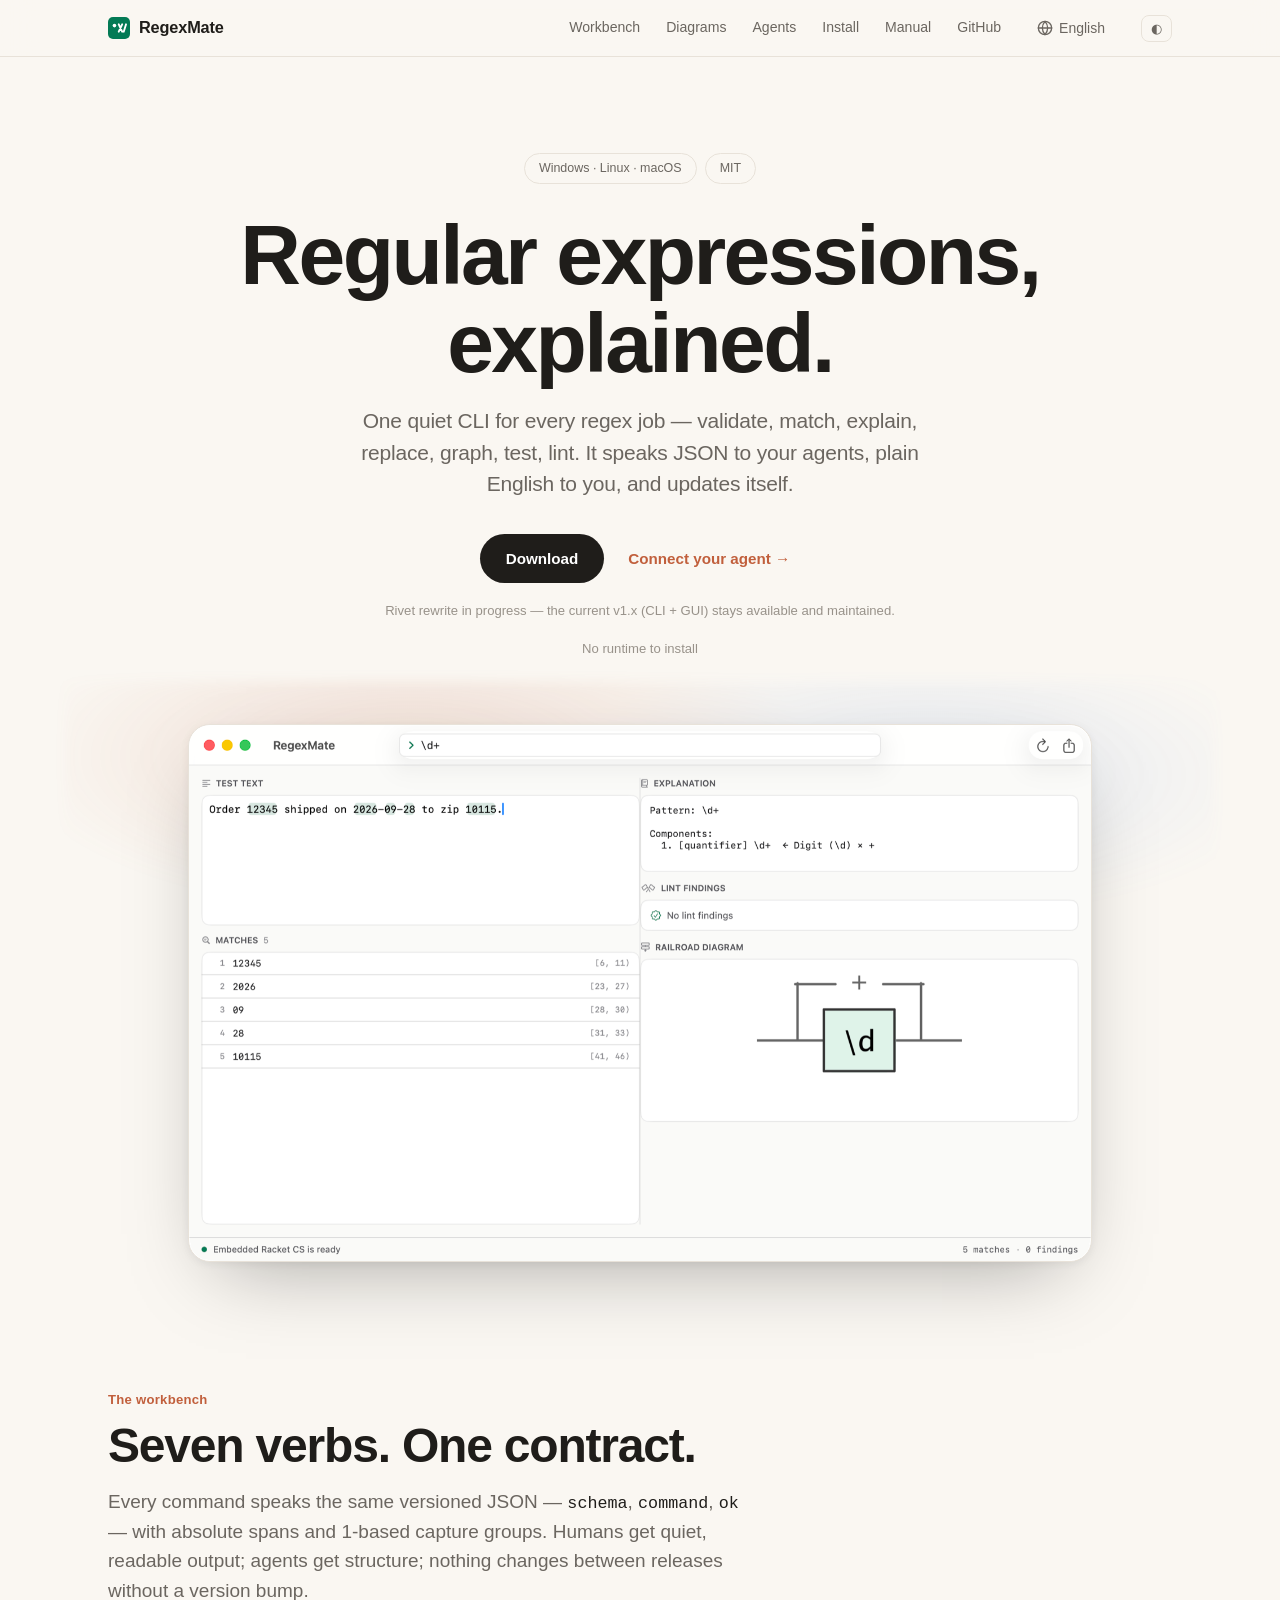
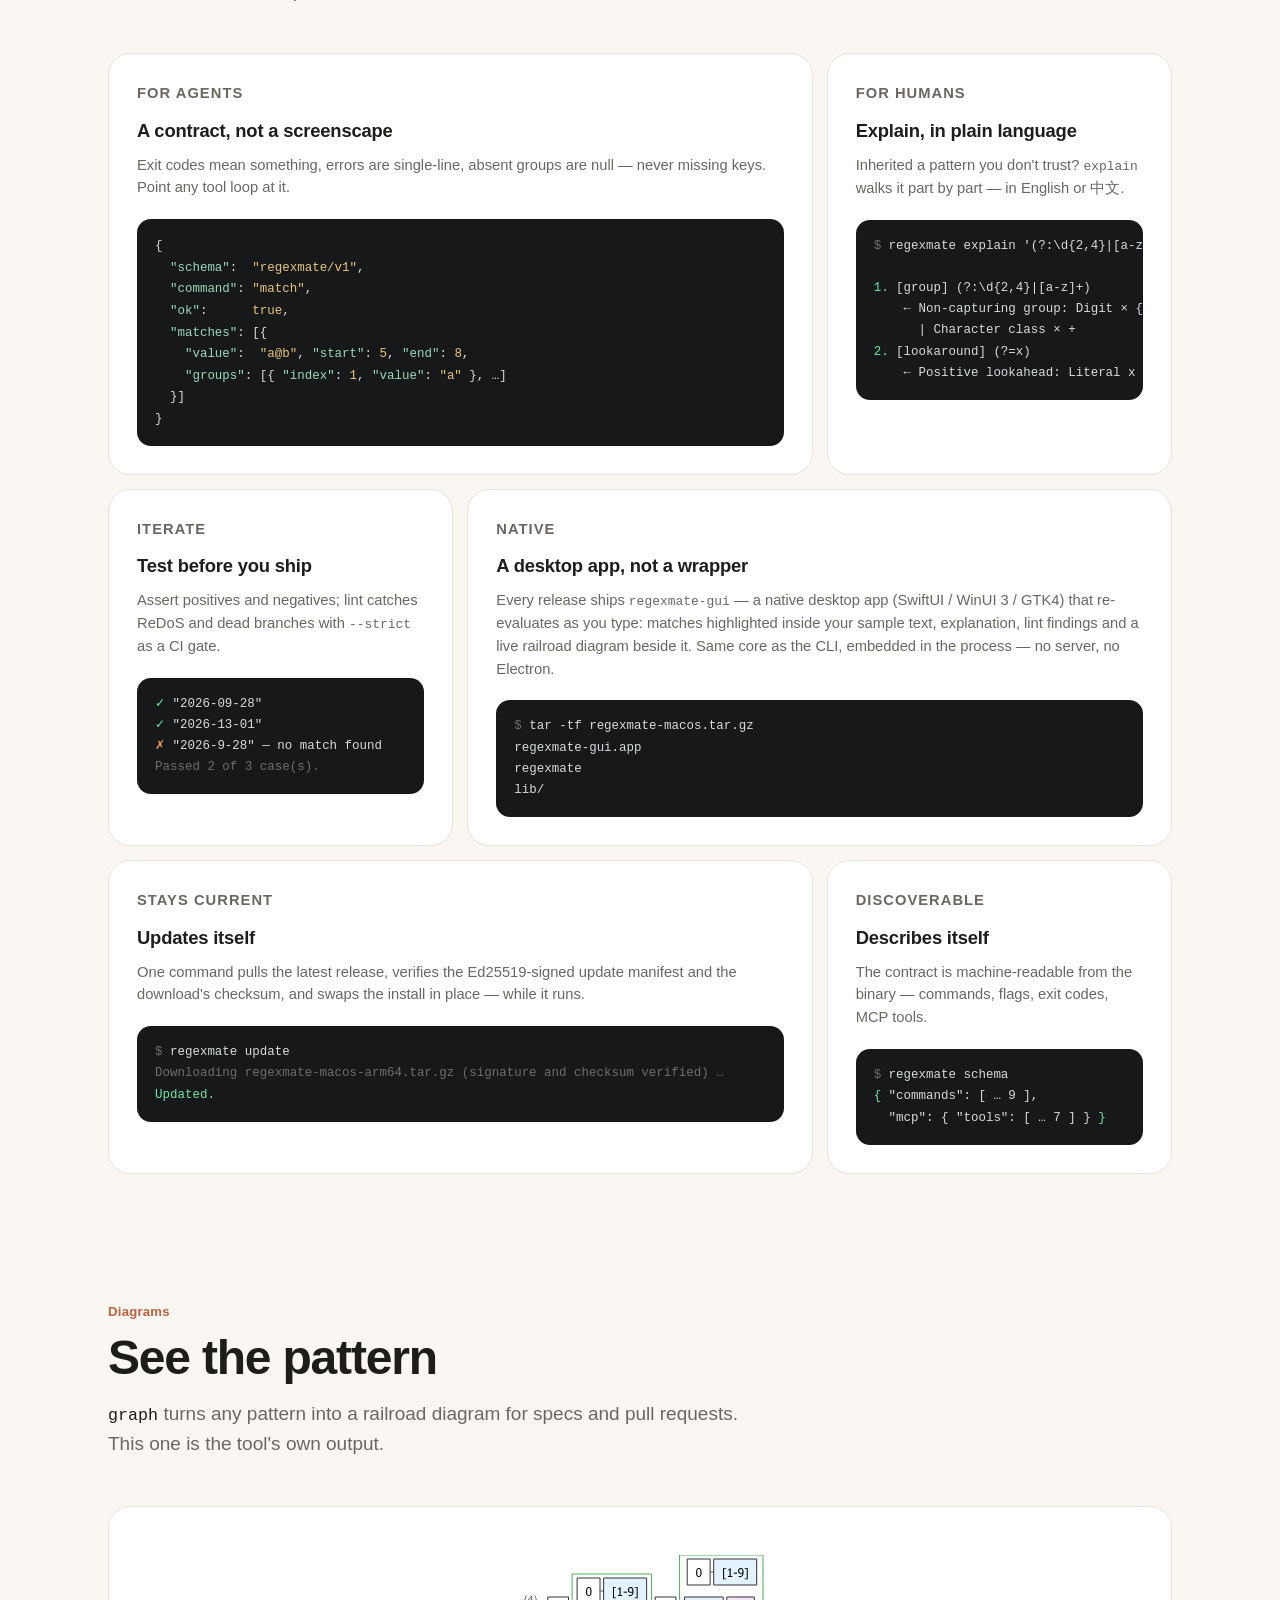
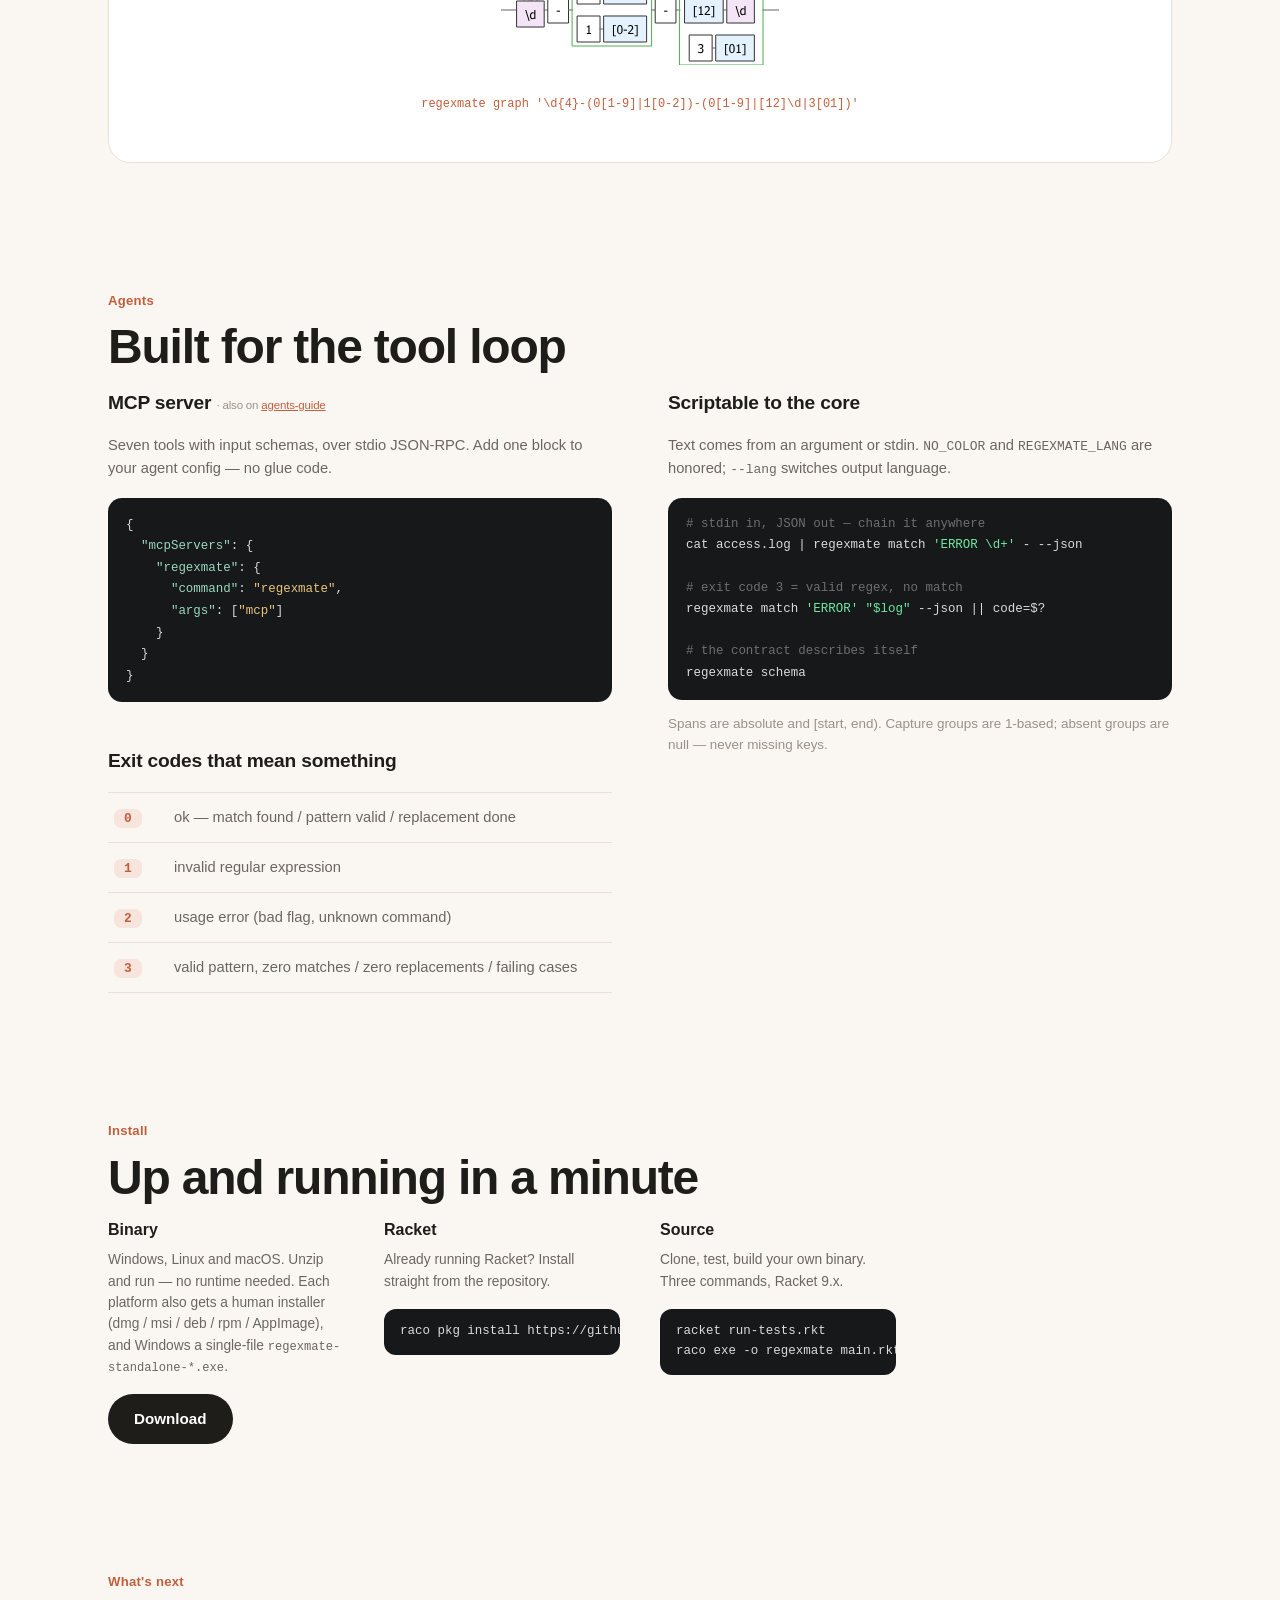
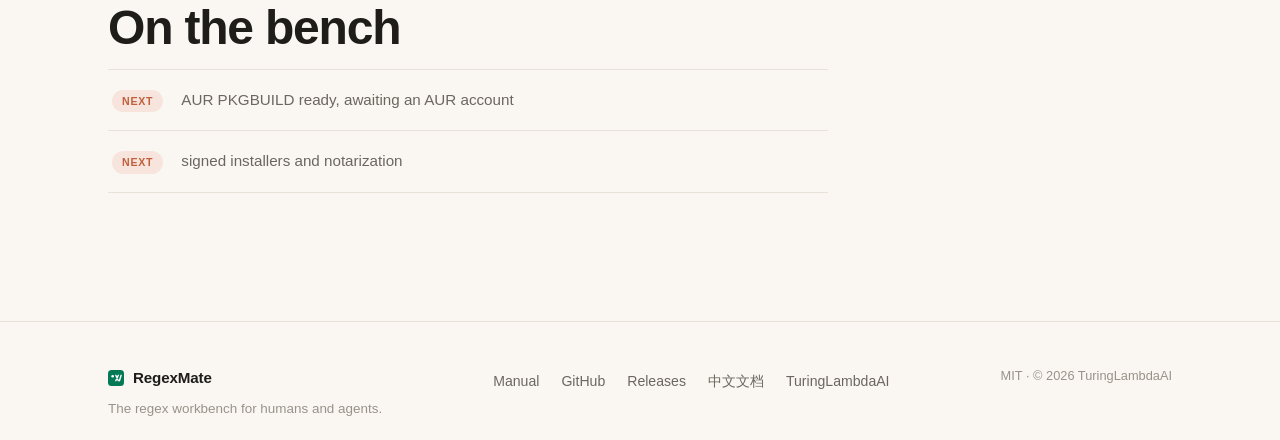
==== docs/index.html @ d25c3316 "release: family-parity installers from 'raco rivet release' on five legs The release now builds what" ====
<!DOCTYPE html>
<html lang="zh-CN">
<head>
    <meta charset="UTF-8">
    <meta name="viewport" content="width=device-width, initial-scale=1.0">
    <title>RegexMate — 给人和智能体的正则工作台</title>
    <meta name="description" content="一条 CLI 包办所有正则工作——校验、匹配、解释、替换、绘图、批量测试、风险分析。版本化 JSON 契约、MCP server、在线自更新。Windows / Linux / macOS 免安装二进制。">
    <meta property="og:title" content="RegexMate — 给人和智能体的正则工作台">
    <meta property="og:description" content="一条 CLI 包办所有正则工作：校验、匹配、解释、替换、绘图、测试、风险分析。版本化 JSON 契约、原生 MCP server、自更新。">
    <meta property="og:type" content="website">
    <meta name="theme-color" media="(prefers-color-scheme: light)" content="#faf7f2">
    <meta name="theme-color" media="(prefers-color-scheme: dark)" content="#0A0A0B">
    <script>
      // anti-flash: resolve the theme before the stylesheet applies —
      // localStorage wins when the user picked manually, else the OS setting
      (function () {
        var t = localStorage.getItem('regexmate-theme');
        if (!t) t = matchMedia('(prefers-color-scheme: dark)').matches ? 'dark' : 'light';
        document.documentElement.dataset.theme = t;
      })();
    </script>
    <link rel="icon" type="image/svg+xml" href="assets/favicon.svg">
    <link rel="stylesheet" href="styles.css?v=4">
</head>
<body>

    <!-- Nav -->
    <nav class="nav">
        <div class="nav-inner">
            <a class="brand" href="#">
                <svg width="22" height="22" viewBox="0 0 512 512" fill="none" aria-hidden="true">
                    <rect width="512" height="512" rx="115" fill="#037A55"/>
                    <circle cx="150" cy="200" r="42" fill="#FFFFFF"/>
                    <path d="M 250 170 L 330 342 M 330 170 L 250 342" stroke="#FFFFFF" stroke-width="44" stroke-linecap="round"/>
                    <path d="M 366 342 L 420 170" stroke="#FFFFFF" stroke-width="44" stroke-linecap="round"/>
                </svg>
                RegexMate
            </a>
            <div class="nav-links">
                <a href="#workbench" data-i18n="nav.workbench">工作台</a>
                <a href="#diagrams" data-i18n="nav.diagrams">图解</a>
                <a href="#agents" data-i18n="nav.agents">智能体</a>
                <a href="#install" data-i18n="nav.install">安装</a>
                <a href="guide.html" data-i18n="nav.manual">手册</a>
                <a href="https://github.com/turinglambdaai/regexmate" class="nav-github">GitHub</a>
                <div class="lang-dropdown-wrapper">
                    <button class="lang-btn" type="button" onclick="void 0" aria-label="Switch language">
                        <svg width="16" height="16" viewBox="0 0 24 24" fill="none" stroke="currentColor" stroke-width="2" stroke-linecap="round" stroke-linejoin="round"><circle cx="12" cy="12" r="10"></circle><line x1="2" y1="12" x2="22" y2="12"></line><path d="M12 2a15.3 15.3 0 0 1 4 10 15.3 15.3 0 0 1-4 10 15.3 15.3 0 0 1-4-10 15.3 15.3 0 0 1 4-10z"></path></svg>
                        <span id="current-lang-label">English</span>
                    </button>
                    <ul class="lang-menu">
                        <li onclick="setLanguage('en')">English</li>
                        <li onclick="setLanguage('zh')">简体中文</li>
                    </ul>
                </div>
                <button class="theme-btn" id="theme-btn" type="button" aria-label="Toggle theme">◐</button>
            </div>
        </div>
    </nav>

    <!-- Hero -->
    <header class="hero">
        <div class="container">
            <div class="hero-eyebrow reveal">
                <span class="pill">Windows · Linux · macOS</span>
                <span class="pill">MIT</span>
            </div>
            <h1 class="hero-title reveal" data-i18n="hero.title">正则表达式，一眼看懂。</h1>
            <p class="hero-sub reveal" data-i18n="hero.sub">
                一条安静的 CLI 包办所有正则工作——校验、匹配、解释、替换、绘图、测试、风险分析。对 agent 说 JSON，对你说人话，还会自己更新。
            </p>
            <div class="hero-cta reveal">
                <a class="btn btn-primary" href="https://github.com/turinglambdaai/regexmate/releases" data-i18n="hero.download">下载</a>
                <a class="btn btn-quiet" href="#agents" data-i18n="hero.agents">接入你的智能体 →</a>
            </div>
            <p class="hero-note reveal" data-i18n="hero.note.rewrite">
                Rivet 重构进行中——当前 v1.x（CLI + GUI）继续可用、照常维护。
            </p>
            <p class="hero-note reveal" data-i18n="hero.note.runtime">
                免装运行时
            </p>
        </div>
        <div class="hero-visual reveal">
            <div class="hero-glow" aria-hidden="true"></div>
            <figure class="shot-frame">
                <img src="assets/gui-macos.png" alt="The RegexMate desktop app on macOS: pattern bar in the toolbar, matches highlighted inside the sample text, match list with spans, explanation, lint findings and a railroad diagram" fetchpriority="high">
            </figure>
        </div>
    </header>

    <!-- Workbench: bento -->
    <section class="section" id="workbench">
        <div class="container">
            <div class="reveal">
                <p class="section-eyebrow" data-i18n="wb.eyebrow">工作台</p>
                <h2 class="section-title" data-i18n="wb.title">七个动词，一套契约。</h2>
                <p class="section-lede" data-i18n="wb.lede">
                    所有命令共用同一套版本化 JSON——<code>schema</code>、<code>command</code>、<code>ok</code>——绝对区间、从 1 计数的捕获组。人类得到安静的输出，agent 得到结构，版本变更绝不悄悄破坏契约。
                </p>
            </div>

            <div class="bento">
                <div class="cell cell--wide reveal">
                    <p class="cell-tag" data-i18n="wb.contract.tag">为智能体</p>
                    <h3 data-i18n="wb.contract.title">是契约，不是屏幕刮取</h3>
                    <p data-i18n="wb.contract.body">
                        退出码有语义、错误保持单行、缺席组是 null 而非缺键。任何工具循环直接接入。
                    </p>
                    <div class="cell-visual">
<div class="snippet"><code>{
  <span class="k">"schema"</span>:  <span class="v">"regexmate/v1"</span>,
  <span class="k">"command"</span>: <span class="v">"match"</span>,
  <span class="k">"ok"</span>:      <span class="v">true</span>,
  <span class="k">"matches"</span>: [{
    <span class="k">"value"</span>:  <span class="v">"a@b"</span>, <span class="k">"start"</span>: <span class="v">5</span>, <span class="k">"end"</span>: <span class="v">8</span>,
    <span class="k">"groups"</span>: [{ <span class="k">"index"</span>: <span class="v">1</span>, <span class="k">"value"</span>: <span class="v">"a"</span> }, …]
  }]
}</code></div>
                    </div>
                </div>

                <div class="cell reveal">
                    <p class="cell-tag" data-i18n="wb.explain.tag">为人类</p>
                    <h3 data-i18n="wb.explain.title">人话解释</h3>
                    <p data-i18n="wb.explain.body">
                        接手一个不敢信的正则？<code>explain</code> 逐段讲清楚——英文或中文。
                    </p>
                    <div class="cell-visual">
<div class="out"><span class="dim">$</span> regexmate explain '(?:\d{2,4}|[a-z]+)(?=x)'

<span class="ok">1.</span> [group] (?:\d{2,4}|[a-z]+)
    ← Non-capturing group: Digit × {2,4}
      | Character class × +
<span class="ok">2.</span> [lookaround] (?=x)
    ← Positive lookahead: Literal x</div>
                    </div>
                </div>

                <div class="cell reveal">
                    <p class="cell-tag" data-i18n="wb.test.tag">迭代</p>
                    <h3 data-i18n="wb.test.title">上线前先测</h3>
                    <p data-i18n="wb.test.body">
                        正反用例批量断言；lint 抓住 ReDoS 与死分支，<code>--strict</code> 做成 CI 门禁。
                    </p>
                    <div class="cell-visual">
<div class="out"><span class="ok">✓</span> "2026-09-28"
<span class="ok">✓</span> "2026-13-01"
<span class="bad">✗</span> "2026-9-28" — no match found
<span class="dim">Passed 2 of 3 case(s).</span></div>
                    </div>
                </div>

                <div class="cell cell--wide reveal">
                    <p class="cell-tag" data-i18n="wb.native.tag">原生</p>
                    <h3 data-i18n="wb.native.title">桌面应用，不是套壳</h3>
                    <p data-i18n="wb.native.body">
                        每个平台的发布包都带 <code>regexmate-gui</code>——原生桌面应用（SwiftUI / WinUI 3 / GTK4），边输入边求值：匹配直接高亮在样本文字里，旁有解释、lint 与实时铁路图。与 CLI 同一核心、进程内嵌——无服务、无 Electron。
                    </p>
                    <div class="cell-visual">
<div class="out"><span class="dim">$</span> tar -tf regexmate-macos.tar.gz
regexmate-gui.app
regexmate
lib/</div>
                    </div>
                </div>

                <div class="cell cell--wide reveal">
                    <p class="cell-tag" data-i18n="wb.update.tag">保持最新</p>
                    <h3 data-i18n="wb.update.title">自己更新自己</h3>
                    <p data-i18n="wb.update.body">
                        一条命令拉取最新发布、验证 Ed25519 签名的更新清单与下载校验和、运行中原地换装。
                    </p>
                    <div class="cell-visual">
<div class="out"><span class="dim">$</span> regexmate update
<span class="dim">Downloading regexmate-macos-arm64.tar.gz (signature and checksum verified) …</span>
<span class="ok">Updated.</span></div>
                    </div>
                </div>

                <div class="cell reveal">
                    <p class="cell-tag" data-i18n="wb.discover.tag">可发现</p>
                    <h3 data-i18n="wb.discover.title">自我描述</h3>
                    <p data-i18n="wb.discover.body">
                        契约可从二进制直接机读——命令、旗标、退出码、MCP 工具。
                    </p>
                    <div class="cell-visual">
<div class="out"><span class="dim">$</span> regexmate schema
<span class="ok">{</span> "commands": [ … 9 ],
  "mcp": { "tools": [ … 7 ] } <span class="ok">}</span></div>
                    </div>
                </div>
            </div>
        </div>
    </section>

    <!-- Diagrams -->
    <section class="section" id="diagrams">
        <div class="container">
            <div class="reveal">
                <p class="section-eyebrow" data-i18n="dg.eyebrow">图解</p>
                <h2 class="section-title" data-i18n="dg.title">把正则画出来</h2>
                <p class="section-lede" data-i18n="dg.lede">
                    <code>graph</code> 把任意正则变成铁路图，用于规格文档和代码评审。这张就是工具自己的输出。
                </p>
            </div>
            <figure class="showcase reveal">
                <img src="assets/example-date.svg" alt="Railroad diagram of the ISO date pattern, generated by regexmate graph" loading="lazy">
                <figcaption><code>regexmate graph '\d{4}-(0[1-9]|1[0-2])-(0[1-9]|[12]\d|3[01])'</code></figcaption>
            </figure>
        </div>
    </section>

    <!-- Agents -->
    <section class="section" id="agents">
        <div class="container">
            <div class="reveal">
                <p class="section-eyebrow" data-i18n="ag.eyebrow">智能体</p>
                <h2 class="section-title" data-i18n="ag.title">为工具循环而生</h2>
            </div>
            <div class="agent-grid">
                <div class="agent-col reveal">
                    <h3>MCP server <span style="font-size:0.6em;color:var(--ink-3);font-weight:500">· also on <a href="https://github.com/turinglambdaai/regexmate/blob/main/docs/agents-guide.md" style="color:var(--accent)">agents-guide</a></span></h3>
                    <p data-i18n="ag.mcp.body">
                        七个带输入 schema 的工具，走 stdio JSON-RPC。配置里加一段即可——零胶水代码。
                    </p>
<div class="snippet"><code>{
  <span class="k">"mcpServers"</span>: {
    <span class="k">"regexmate"</span>: {
      <span class="k">"command"</span>: <span class="v">"regexmate"</span>,
      <span class="k">"args"</span>: [<span class="v">"mcp"</span>]
    }
  }
}</code></div>
                    <h3 class="mt" data-i18n="ag.exit.title">有语义的退出码</h3>
                    <table class="exit-table">
                        <tr><td><code>0</code></td><td data-i18n="ag.exit.0">成功——有匹配 / 语法有效 / 完成替换</td></tr>
                        <tr><td><code>1</code></td><td data-i18n="ag.exit.1">正则表达式无效</td></tr>
                        <tr><td><code>2</code></td><td data-i18n="ag.exit.2">用法错误（错误选项、未知命令）</td></tr>
                        <tr><td><code>3</code></td><td data-i18n="ag.exit.3">语法有效但零匹配 / 零替换 / 用例失败</td></tr>
                    </table>
                </div>
                <div class="agent-col reveal">
                    <h3 data-i18n="ag.script.title">脚本友好到骨子里</h3>
                    <p data-i18n="ag.script.body">
                        文本可来自参数或 stdin。支持 <code>NO_COLOR</code> 与 <code>REGEXMATE_LANG</code>；<code>--lang</code> 切换输出语言。
                    </p>
<div class="out"><span class="dim"># stdin in, JSON out — chain it anywhere</span>
cat access.log | regexmate match <span class="ok">'ERROR \d+'</span> - --json

<span class="dim"># exit code 3 = valid regex, no match</span>
regexmate match <span class="ok">'ERROR'</span> <span class="ok">"$log"</span> --json || code=$?

<span class="dim"># the contract describes itself</span>
regexmate schema</div>
                    <p class="agent-note" data-i18n="ag.script.note">
                        区间为绝对下标、[start, end) 半开。捕获组从 1 计数；缺席组是 null——绝不缺键。
                    </p>
                </div>
            </div>
        </div>
    </section>

    <!-- Install -->
    <section class="section" id="install">
        <div class="container">
            <div class="reveal">
                <p class="section-eyebrow" data-i18n="in.eyebrow">安装</p>
                <h2 class="section-title" data-i18n="in.title">一分钟跑起来</h2>
            </div>
            <div class="install-grid">
                <div class="install-col reveal">
                    <h3 data-i18n="in.binary.title">二进制</h3>
                    <p data-i18n="in.binary.body">Windows、Linux、macOS。解压即用——免运行时；macOS / Windows / Linux 还各有 dmg / msi / deb / rpm / AppImage 安装器，Windows 另有单文件 <code>regexmate-standalone-*.exe</code>。</p>
                    <a class="btn btn-primary" href="https://github.com/turinglambdaai/regexmate/releases" data-i18n="in.binary.cta">下载</a>
                </div>
                <div class="install-col reveal">
                    <h3>Racket</h3>
                    <p data-i18n="in.racket.body">已在用 Racket？直接从仓库安装。</p>
<code class="code-pill">raco pkg install https://github.com/turinglambdaai/regexmate.git</code>
                </div>
                <div class="install-col reveal">
                    <h3 data-i18n="in.source.title">源码</h3>
                    <p data-i18n="in.source.body">克隆、测试、构建自己的二进制。三条命令，Racket 9.x。</p>
<code class="code-pill">racket run-tests.rkt
raco exe -o regexmate main.rkt</code>
                </div>
            </div>
        </div>
    </section>

    <!-- What's next -->
    <section class="section" id="next">
        <div class="container">
            <div class="reveal">
                <p class="section-eyebrow" data-i18n="nx.eyebrow">接下来</p>
                <h2 class="section-title" data-i18n="nx.title">工作台上</h2>
            </div>
            <div class="next-rows">
                <div class="next-row reveal">
                    <span class="tag" data-i18n="nx.tag">下一步</span>
                    <span data-i18n="nx.aur">AUR PKGBUILD 已备好，待注册账号</span>
                </div>
                <div class="next-row reveal">
                    <span class="tag" data-i18n="nx.tag">下一步</span>
                    <span data-i18n="nx.installers">签名安装包与公证</span>
                </div>
            </div>
        </div>
    </section>

    <!-- Footer -->
    <footer class="footer">
        <div class="container footer-inner">
            <div>
                <div class="brand brand-footer">
                    <svg width="16" height="16" viewBox="0 0 512 512" fill="none" aria-hidden="true">
                        <rect width="512" height="512" rx="115" fill="#037A55"/>
                        <circle cx="150" cy="200" r="42" fill="#FFFFFF"/>
                        <path d="M 250 170 L 330 342 M 330 170 L 250 342" stroke="#FFFFFF" stroke-width="44" stroke-linecap="round"/>
                        <path d="M 366 342 L 420 170" stroke="#FFFFFF" stroke-width="44" stroke-linecap="round"/>
                    </svg>
                    RegexMate
                </div>
                <p class="footer-note" data-i18n="ft.note">面向人与智能体的正则工作台。</p>
            </div>
            <div class="footer-links">
                <a href="guide.html" data-i18n="ft.manual">手册</a>
                <a href="https://github.com/turinglambdaai/regexmate">GitHub</a>
                <a href="https://github.com/turinglambdaai/regexmate/releases" data-i18n="ft.releases">发布</a>
                <a href="https://github.com/turinglambdaai/regexmate/blob/main/README.zh-CN.md">中文文档</a>
                <a href="https://jrtx.site">TuringLambdaAI</a>
            </div>
            <p class="footer-copy">MIT · © 2026 TuringLambdaAI</p>
        </div>
    </footer>

    <script>
    (function () {
        // ?noanim — full-page captures and reduced environments see everything
        if (!new URLSearchParams(location.search).has('noanim')) {
            document.documentElement.classList.add('js');
        }

        // i18n dictionaries — the static markup is the zh-CN default
        var zh = {
            "meta.title": "RegexMate — 给人和智能体的正则工作台",
            "meta.description": "一条 CLI 包办所有正则工作——校验、匹配、解释、替换、绘图、批量测试、风险分析。版本化 JSON 契约、MCP server、在线自更新。Windows / Linux / macOS 免安装二进制。",
            "meta.og.title": "RegexMate — 给人和智能体的正则工作台",
            "meta.og.description": "一条 CLI 包办所有正则工作：校验、匹配、解释、替换、绘图、测试、风险分析。版本化 JSON 契约、原生 MCP server、自更新。",
            "nav.workbench": "工作台", "nav.diagrams": "图解", "nav.agents": "智能体", "nav.install": "安装", "nav.manual": "手册",
            "hero.title": "正则表达式，一眼看懂。",
            "hero.sub": "一条安静的 CLI 包办所有正则工作——校验、匹配、解释、替换、绘图、测试、风险分析。对 agent 说 JSON，对你说人话，还会自己更新。",
            "hero.download": "下载", "hero.agents": "接入你的智能体 →",
            "hero.note.rewrite": "Rivet 重构进行中——当前 v1.x（CLI + GUI）继续可用、照常维护。",
            "hero.note.runtime": "免装运行时",
            "wb.eyebrow": "工作台", "wb.title": "七个动词，一套契约。",
            "wb.lede": "所有命令共用同一套版本化 JSON——<code>schema</code>、<code>command</code>、<code>ok</code>——绝对区间、从 1 计数的捕获组。人类得到安静的输出，agent 得到结构，版本变更绝不悄悄破坏契约。",
            "wb.contract.tag": "为智能体", "wb.contract.title": "是契约，不是屏幕刮取",
            "wb.contract.body": "退出码有语义、错误保持单行、缺席组是 null 而非缺键。任何工具循环直接接入。",
            "wb.explain.tag": "为人类", "wb.explain.title": "人话解释",
            "wb.explain.body": "接手一个不敢信的正则？<code>explain</code> 逐段讲清楚——英文或中文。",
            "wb.test.tag": "迭代", "wb.test.title": "上线前先测",
            "wb.test.body": "正反用例批量断言；lint 抓住 ReDoS 与死分支，<code>--strict</code> 做成 CI 门禁。",
            "wb.native.tag": "原生", "wb.native.title": "桌面应用，不是套壳",
            "wb.native.body": "每个平台的发布包都带 <code>regexmate-gui</code>——原生桌面应用（SwiftUI / WinUI 3 / GTK4），边输入边求值：匹配直接高亮在样本文字里，旁有解释、lint 与实时铁路图。与 CLI 同一核心、进程内嵌——无服务、无 Electron。",
            "wb.update.tag": "保持最新", "wb.update.title": "自己更新自己",
            "wb.update.body": "一条命令拉取最新发布、验证 Ed25519 签名的更新清单与下载校验和、运行中原地换装。",
            "wb.discover.tag": "可发现", "wb.discover.title": "自我描述",
            "wb.discover.body": "契约可从二进制直接机读——命令、旗标、退出码、MCP 工具。",
            "dg.eyebrow": "图解", "dg.title": "把正则画出来",
            "dg.lede": "<code>graph</code> 把任意正则变成铁路图，用于规格文档和代码评审。这张就是工具自己的输出。",
            "ag.eyebrow": "智能体", "ag.title": "为工具循环而生",
            "ag.mcp.body": "七个带输入 schema 的工具，走 stdio JSON-RPC。配置里加一段即可——零胶水代码。",
            "ag.exit.title": "有语义的退出码",
            "ag.exit.0": "成功——有匹配 / 语法有效 / 完成替换",
            "ag.exit.1": "正则表达式无效",
            "ag.exit.2": "用法错误（错误选项、未知命令）",
            "ag.exit.3": "语法有效但零匹配 / 零替换 / 用例失败",
            "ag.script.title": "脚本友好到骨子里",
            "ag.script.body": "文本可来自参数或 stdin。支持 <code>NO_COLOR</code> 与 <code>REGEXMATE_LANG</code>；<code>--lang</code> 切换输出语言。",
            "ag.script.note": "区间为绝对下标、[start, end) 半开。捕获组从 1 计数；缺席组是 null——绝不缺键。",
            "in.eyebrow": "安装", "in.title": "一分钟跑起来",
            "in.binary.title": "二进制",
            "in.binary.body": "Windows、Linux、macOS。解压即用——免运行时；macOS / Windows / Linux 还各有 dmg / msi / deb / rpm / AppImage 安装器，Windows 另有单文件 <code>regexmate-standalone-*.exe</code>。",
            "in.binary.cta": "下载",
            "in.racket.body": "已在用 Racket？直接从仓库安装。",
            "in.source.title": "源码",
            "in.source.body": "克隆、测试、构建自己的二进制。三条命令，Racket 9.x。",
            "nx.eyebrow": "接下来", "nx.title": "工作台上", "nx.tag": "下一步",
            "nx.aur": "AUR PKGBUILD 已备好，待注册账号",
            "nx.installers": "签名安装包与公证",
            "ft.note": "面向人与智能体的正则工作台。", "ft.releases": "发布", "ft.manual": "手册"
        };
        var en = {
            "meta.title": "RegexMate — the regex workbench for humans and agents",
            "meta.description": "Validate, match, explain, replace, graph, batch-test and lint regular expressions from one CLI — with a versioned JSON contract, an MCP server and online self-update. Standalone binaries for Windows, Linux and macOS.",
            "meta.og.title": "RegexMate — the regex workbench for humans and agents",
            "meta.og.description": "One CLI for every regex job: validate, match, explain, replace, graph, test, lint. Versioned JSON contract, native MCP server, self-update.",
            "nav.workbench": "Workbench", "nav.diagrams": "Diagrams", "nav.agents": "Agents", "nav.install": "Install", "nav.manual": "Manual",
            "hero.title": "Regular expressions, explained.",
            "hero.sub": "One quiet CLI for every regex job — validate, match, explain, replace, graph, test, lint. It speaks JSON to your agents, plain English to you, and updates itself.",
            "hero.download": "Download", "hero.agents": "Connect your agent →",
            "hero.note.rewrite": "Rivet rewrite in progress — the current v1.x (CLI + GUI) stays available and maintained.",
            "hero.note.runtime": "No runtime to install",
            "wb.eyebrow": "The workbench", "wb.title": "Seven verbs. One contract.",
            "wb.lede": "Every command speaks the same versioned JSON — <code>schema</code>, <code>command</code>, <code>ok</code> — with absolute spans and 1-based capture groups. Humans get quiet, readable output; agents get structure; nothing changes between releases without a version bump.",
            "wb.contract.tag": "For agents", "wb.contract.title": "A contract, not a screenscape",
            "wb.contract.body": "Exit codes mean something, errors are single-line, absent groups are null — never missing keys. Point any tool loop at it.",
            "wb.explain.tag": "For humans", "wb.explain.title": "Explain, in plain language",
            "wb.explain.body": "Inherited a pattern you don't trust? <code>explain</code> walks it part by part — in English or 中文.",
            "wb.test.tag": "Iterate", "wb.test.title": "Test before you ship",
            "wb.test.body": "Assert positives and negatives; lint catches ReDoS and dead branches with <code>--strict</code> as a CI gate.",
            "wb.native.tag": "Native", "wb.native.title": "A desktop app, not a wrapper",
            "wb.native.body": "Every release ships <code>regexmate-gui</code> — a native desktop app (SwiftUI / WinUI 3 / GTK4) that re-evaluates as you type: matches highlighted inside your sample text, explanation, lint findings and a live railroad diagram beside it. Same core as the CLI, embedded in the process — no server, no Electron.",
            "wb.update.tag": "Stays current", "wb.update.title": "Updates itself",
            "wb.update.body": "One command pulls the latest release, verifies the Ed25519-signed update manifest and the download's checksum, and swaps the install in place — while it runs.",
            "wb.discover.tag": "Discoverable", "wb.discover.title": "Describes itself",
            "wb.discover.body": "The contract is machine-readable from the binary — commands, flags, exit codes, MCP tools.",
            "dg.eyebrow": "Diagrams", "dg.title": "See the pattern",
            "dg.lede": "<code>graph</code> turns any pattern into a railroad diagram for specs and pull requests. This one is the tool's own output.",
            "ag.eyebrow": "Agents", "ag.title": "Built for the tool loop",
            "ag.mcp.body": "Seven tools with input schemas, over stdio JSON-RPC. Add one block to your agent config — no glue code.",
            "ag.exit.title": "Exit codes that mean something",
            "ag.exit.0": "ok — match found / pattern valid / replacement done",
            "ag.exit.1": "invalid regular expression",
            "ag.exit.2": "usage error (bad flag, unknown command)",
            "ag.exit.3": "valid pattern, zero matches / zero replacements / failing cases",
            "ag.script.title": "Scriptable to the core",
            "ag.script.body": "Text comes from an argument or stdin. <code>NO_COLOR</code> and <code>REGEXMATE_LANG</code> are honored; <code>--lang</code> switches output language.",
            "ag.script.note": "Spans are absolute and [start, end). Capture groups are 1-based; absent groups are null — never missing keys.",
            "in.eyebrow": "Install", "in.title": "Up and running in a minute",
            "in.binary.title": "Binary",
            "in.binary.body": "Windows, Linux and macOS. Unzip and run — no runtime needed. Each platform also gets a human installer (dmg / msi / deb / rpm / AppImage), and Windows a single-file <code>regexmate-standalone-*.exe</code>.",
            "in.binary.cta": "Download",
            "in.racket.body": "Already running Racket? Install straight from the repository.",
            "in.source.title": "Source",
            "in.source.body": "Clone, test, build your own binary. Three commands, Racket 9.x.",
            "nx.eyebrow": "What's next", "nx.title": "On the bench", "nx.tag": "next",
            "nx.aur": "AUR PKGBUILD ready, awaiting an AUR account",
            "nx.installers": "signed installers and notarization",
            "ft.note": "The regex workbench for humans and agents.", "ft.releases": "Releases", "ft.manual": "Manual"
        };
        // language dropdown: unified family policy (explicit choice wins; otherwise browser locale)
        var LANGUAGE_OVERRIDE_KEY = 'regexmate-lang-override-v2';
        var LANGUAGE_LEGACY_KEYS = ['regexmate-lang', 'site-lang'];
        var current, isZh;

        function readLanguageOverride() {
            try {
                var v = localStorage.getItem(LANGUAGE_OVERRIDE_KEY);
                if (v !== 'zh' && v !== 'en') {
                    for (var i = 0; i < LANGUAGE_LEGACY_KEYS.length; i++) {
                        var legacy = localStorage.getItem(LANGUAGE_LEGACY_KEYS[i]);
                        if (legacy === 'zh' || legacy === 'en') { v = legacy; try { localStorage.setItem(LANGUAGE_OVERRIDE_KEY, v); } catch (e) {} break; }
                    }
                }
                return v === 'zh' || v === 'en' ? v : null;
            } catch (e) { return null; }
        }
        function detectBrowserLanguage() {
            var locale = (navigator.languages && navigator.languages[0]) || navigator.language || '';
            return String(locale).toLowerCase().indexOf('zh') === 0 ? 'zh' : 'en';
        }
        function apply(lang) {
            current = lang === 'en' ? en : zh;
            isZh = lang === 'zh';
            document.documentElement.lang = isZh ? 'zh-CN' : 'en';
            document.documentElement.setAttribute('data-language', lang);
            // title and meta descriptions follow the language
            document.title = current['meta.title'];
            var metas = document.querySelectorAll('meta[name="description"], meta[property="og:title"], meta[property="og:description"]');
            for (var m = 0; m < metas.length; m++) {
                var key = metas[m].getAttribute('name') === 'description' ? 'meta.description'
                    : metas[m].getAttribute('property') === 'og:title' ? 'meta.og.title'
                    : 'meta.og.description';
                metas[m].setAttribute('content', current[key]);
            }
            var nodes = document.querySelectorAll('[data-i18n]');
            for (var i = 0; i < nodes.length; i++) {
                var key = nodes[i].getAttribute('data-i18n');
                if (current[key]) nodes[i].innerHTML = current[key];
            }
            var label = document.getElementById('current-lang-label');
            if (label) label.textContent = isZh ? '简体中文' : 'English';
        }
        window.setLanguage = function (lang) {
            if (lang !== 'zh' && lang !== 'en') return;
            try { localStorage.setItem(LANGUAGE_OVERRIDE_KEY, lang); } catch (e) {}
            apply(lang);
        };
        apply(readLanguageOverride() || detectBrowserLanguage());
        LANGUAGE_LEGACY_KEYS.forEach(function (k) { try { localStorage.removeItem(k); } catch (e) {} });
        window.addEventListener('languagechange', function () {
            if (!readLanguageOverride()) apply(detectBrowserLanguage());
        });

        // theme toggle: flip data-theme and remember the choice
        var themeBtn = document.getElementById('theme-btn');
        if (themeBtn) {
            themeBtn.addEventListener('click', function () {
                var next = document.documentElement.dataset.theme === 'dark' ? 'light' : 'dark';
                document.documentElement.dataset.theme = next;
                try { localStorage.setItem('regexmate-theme', next); } catch (e) {}
            });
        }

        // reveal on scroll
        if ('IntersectionObserver' in window) {
            var io = new IntersectionObserver(function (entries) {
                entries.forEach(function (entry) {
                    if (entry.isIntersecting) { entry.target.classList.add('in'); io.unobserve(entry.target); }
                });
            }, { threshold: 0.08, rootMargin: '0px 0px -40px 0px' });
            document.querySelectorAll('.reveal').forEach(function (el) { io.observe(el); });
        } else {
            document.querySelectorAll('.reveal').forEach(function (el) { el.classList.add('in'); });
        }
    })();
    </script>
</body>
</html>
---- docs/styles.css ----
/* RegexMate — family design system (palette aligned with payback)
   Warm neutrals first, one terracotta accent, generous whitespace, hairline structure. */

:root {
    /* family palette */
    --bg: #faf7f2;
    --surface: #ffffff;
    --ink: #1f1d1a;
    --muted: #6b6660;
    --line: #e8e2d9;
    --accent: #c15f3c;
    --accent-soft: #f7e5dd;
    --radius: 14px;
    /* site extensions derived from the family palette */
    --bg-soft: #f1ece3;
    --ink-2: var(--muted);
    --ink-3: #98928a;
    --btn: #1f1d1a;
    --btn-hover: #000000;
    --btn-ink: #FFFFFF;
    --term-bg: #16181A;
    --term-ink: #D8DCDE;
    --code-ink: #9BD8BC;
    --canvas: #FFFFFF;      /* diagram canvas, both themes */
    --radius-l: 22px;
    --radius-m: var(--radius);
    --radius-s: 10px;
    --font: -apple-system, BlinkMacSystemFont, "SF Pro Display", "SF Pro Text",
            "Segoe UI", Inter, "PingFang SC", "Microsoft YaHei", sans-serif;
    --mono: "SF Mono", "JetBrains Mono", ui-monospace, "Cascadia Mono", Consolas, monospace;
}

/* theme: data-theme is set by the inline head script — from localStorage
   when the user has picked manually, otherwise from the system preference.
   The explicit light block keeps a manual choice winning over the OS. */
:root[data-theme="dark"] {
    --bg: #0A0A0B;
    --bg-soft: #121214;
    --surface: #17171A;
    --ink: #F5F5F7;
    --muted: #A1A1A6;
    --ink-2: #A1A1A6;
    --ink-3: #6E6E73;
    --line: rgba(255, 255, 255, 0.12);
    --accent: #3ECF8E;
    --accent-soft: rgba(62, 207, 142, 0.12);
    --btn: #F5F5F7;
    --btn-hover: #FFFFFF;
    --btn-ink: #0A0A0B;
    --term-bg: #101214;
    --canvas: #FFFFFF;
}

:root[data-theme="light"] {
    --bg: #faf7f2;
    --surface: #ffffff;
    --ink: #1f1d1a;
    --muted: #6b6660;
    --line: #e8e2d9;
    --accent: #c15f3c;
    --accent-soft: #f7e5dd;
}

* { margin: 0; padding: 0; box-sizing: border-box; }

html { scroll-behavior: smooth; overflow-x: clip; }
@media (prefers-reduced-motion: reduce) { html { scroll-behavior: auto; } }

body {
    font-family: var(--font);
    background: var(--bg);
    color: var(--ink);
    line-height: 1.55;
    -webkit-font-smoothing: antialiased;
    text-rendering: optimizeLegibility;
    overflow-x: clip;
}

.container { max-width: 1120px; margin: 0 auto; padding: 0 28px; }
@media (max-width: 640px) { .container { padding: 0 20px; } }

code, pre { font-family: var(--mono); font-size: 0.88em; }

::selection { background: var(--accent-soft); }

/* reveal-on-scroll: elements are visible by default; JS opts them in */
.js .reveal { opacity: 0; transform: translateY(14px); transition: opacity .6s ease, transform .6s ease; }
.js .reveal.in { opacity: 1; transform: none; }
@media (prefers-reduced-motion: reduce) {
    .js .reveal { opacity: 1; transform: none; transition: none; }
}

/* ---------- nav ---------- */
.nav {
    position: sticky; top: 0; z-index: 60;
    background: var(--bg);
    border-bottom: 1px solid var(--line);
}
@supports ((-webkit-backdrop-filter: blur(18px)) or (backdrop-filter: blur(18px))) {
    .nav { background: color-mix(in srgb, var(--bg) 72%, transparent); -webkit-backdrop-filter: blur(18px); backdrop-filter: blur(18px); }
}
.nav-inner {
    max-width: 1120px; margin: 0 auto; padding: 0 28px;
    height: 56px; display: flex; align-items: center; justify-content: space-between;
}
.brand {
    display: inline-flex; align-items: center; gap: 9px;
    font-weight: 600; font-size: 1.02em; color: var(--ink); text-decoration: none;
    letter-spacing: -0.01em;
}
.nav-links { display: flex; align-items: center; gap: 26px; }
.nav-links a {
    color: var(--ink-2); text-decoration: none; font-size: 0.88em; font-weight: 500;
    min-height: 44px; display: inline-flex; align-items: center;
    transition: color .15s;
}
.nav-links a:hover { color: var(--ink); }
/* ---- language dropdown (family standard) ---- */
.lang-dropdown-wrapper { position: relative; }
.lang-btn { display: flex; align-items: center; gap: 6px; background: none; border: none; cursor: pointer; font-family: var(--font); font-size: 14px; color: var(--muted); padding: 6px 10px; border-radius: 8px; transition: color .15s, background .15s; }
.lang-btn:hover { color: var(--accent); background: var(--accent-soft); }
.lang-menu { position: absolute; top: calc(100% + 6px); right: 0; background: var(--surface); border: 1px solid var(--line); border-radius: var(--radius-s); box-shadow: 0 12px 32px rgba(0, 0, 0, 0.12); padding: 6px; min-width: 132px; margin: 0; list-style: none; opacity: 0; visibility: hidden; transform: translateY(-4px); transition: opacity .18s, visibility .18s, transform .18s; z-index: 10000; }
.lang-dropdown-wrapper:hover .lang-menu, .lang-dropdown-wrapper:focus-within .lang-menu { opacity: 1; visibility: visible; transform: translateY(0); }
.lang-menu li { padding: 7px 12px; font-size: 14px; color: var(--ink); border-radius: 6px; cursor: pointer; transition: background .15s, color .15s; }
.lang-menu li:hover { background: var(--accent-soft); color: var(--accent); }
@media (max-width: 760px) { .nav-links a:not(.nav-github) { display: none; } }

/* ---- theme toggle (family standard) ---- */
.theme-btn {
    border: 1px solid var(--line);
    background: transparent;
    color: var(--muted);
    border-radius: 8px;
    padding: 5px 9px;
    font-size: 13px;
    font-family: var(--font);
    cursor: pointer;
    transition: color .15s, background .15s, border-color .15s;
}
.theme-btn:hover { color: var(--accent); background: var(--accent-soft); border-color: var(--accent); }

/* ---------- hero ---------- */
.hero { padding: 96px 0 0; text-align: center; position: relative; }
.hero-eyebrow { display: flex; gap: 8px; justify-content: center; margin-bottom: 28px; flex-wrap: wrap; }
.pill {
    font-size: 0.78em; font-weight: 500; color: var(--ink-2);
    border: 1px solid var(--line); border-radius: 999px; padding: 5px 14px;
}
.pill-accent { color: var(--accent); border-color: color-mix(in srgb, var(--accent) 35%, transparent); background: var(--accent-soft); }
.hero-title {
    font-size: clamp(42px, 7vw, 84px);
    font-weight: 700; letter-spacing: -0.03em; line-height: 1.04;
    margin: 0 auto 18px; max-width: 18ch;
}
.hero-sub {
    max-width: 620px; margin: 0 auto 34px; color: var(--ink-2);
    font-size: clamp(17px, 2vw, 21px); line-height: 1.5; letter-spacing: -0.01em;
}
.hero-cta { display: flex; gap: 14px; justify-content: center; align-items: center; flex-wrap: wrap; }
.btn {
    display: inline-flex; align-items: center; justify-content: center;
    padding: 13px 26px; border-radius: 999px; min-height: 48px;
    font-weight: 600; font-size: 0.95em; text-decoration: none;
    transition: transform .15s, background .15s, opacity .15s;
}
.btn:active { transform: scale(0.98); }
.btn-primary { background: var(--btn); color: var(--btn-ink); }
.btn-primary:hover { background: var(--btn-hover); }
.btn-quiet { color: var(--accent); padding: 13px 10px; }
.btn-quiet:hover { opacity: .75; }
.hero-note { margin-top: 18px; color: var(--ink-3); font-size: 0.82em; }
.hero-note code { color: var(--ink-2); }

/* hero visual */
.hero-visual {
    position: relative; max-width: 960px; margin: 64px auto 0; padding: 0 28px;
}
.hero-glow {
    position: absolute; inset: -8% -10% auto; height: 70%;
    background:
        radial-gradient(50% 60% at 30% 20%, color-mix(in srgb, var(--accent) 16%, transparent), transparent 70%),
        radial-gradient(45% 55% at 75% 25%, rgba(59, 130, 246, 0.10), transparent 70%);
    filter: blur(6px); pointer-events: none;
}
.shot-frame {
    position: relative;
    border-radius: var(--radius-l);
    border: 1px solid var(--line);
    box-shadow: 0 30px 80px -30px rgba(0, 0, 0, 0.35), 0 2px 8px rgba(0, 0, 0, 0.06);
    overflow: hidden;
    background: var(--canvas);
}
.shot-frame img { display: block; width: 100%; height: auto; }

/* ---------- sections ---------- */
.section { padding: 128px 0 0; }
.section-eyebrow {
    color: var(--accent); font-size: 0.82em; font-weight: 600;
    letter-spacing: 0.02em; margin-bottom: 10px;
}
.section-title {
    font-size: clamp(30px, 4.2vw, 48px); font-weight: 700;
    letter-spacing: -0.025em; line-height: 1.1; margin-bottom: 14px;
}
.section-lede { color: var(--ink-2); font-size: clamp(16px, 1.8vw, 19px); max-width: 640px; margin-bottom: 48px; }
.section-lede code { color: var(--ink); }

/* ---------- bento ---------- */
.bento {
    display: grid; grid-template-columns: repeat(3, 1fr); gap: 14px;
    grid-auto-flow: dense;
}
.cell {
    background: var(--surface);
    border: 1px solid var(--line);
    border-radius: var(--radius-l);
    padding: 28px;
    min-width: 0;
    display: flex; flex-direction: column;
}
.cell--wide { grid-column: span 2; }
.cell h3 { font-size: 1.15em; font-weight: 600; letter-spacing: -0.01em; margin-bottom: 8px; }
.cell p { color: var(--ink-2); font-size: 0.92em; }
.cell .cell-visual { margin-top: 20px; }
.cell-tag {
    font-size: 0.72em; font-weight: 600; color: var(--accent);
    text-transform: uppercase; letter-spacing: 0.07em; margin-bottom: 12px;
}
.snippet {
    background: var(--term-bg); color: var(--term-ink);
    border-radius: var(--radius-m); padding: 16px 18px;
    font-size: 0.78em; line-height: 1.65; overflow-x: auto; white-space: pre;
}
.snippet code { font-size: 1em; }
.snippet .k { color: var(--code-ink); }
.snippet .v { color: #E8C57B; }
.snippet .c { color: #6E6E73; }
.diagram-chip {
    background: var(--canvas); border: 1px solid var(--line);
    border-radius: var(--radius-m); padding: 14px; text-align: center;
}
.diagram-chip img { max-width: 100%; height: auto; }
.out {
    background: var(--term-bg); color: var(--term-ink);
    border-radius: var(--radius-m); padding: 16px 18px;
    font-size: 0.78em; line-height: 1.7; overflow-x: auto; white-space: pre;
    font-family: var(--mono);
}
.out .ok { color: #6EE7A0; }
.out .bad { color: #F0A05A; }
.out .dim { color: #6E6E73; }

@media (max-width: 900px) {
    .bento { grid-template-columns: 1fr 1fr; }
    .cell--wide { grid-column: span 2; }
}
@media (max-width: 640px) {
    .bento { grid-template-columns: 1fr; }
    .cell--wide { grid-column: span 1; }
    .section { padding-top: 96px; }
}

/* ---------- diagram showcase ---------- */
.showcase {
    background: var(--canvas);
    border: 1px solid var(--line);
    border-radius: var(--radius-l);
    padding: clamp(20px, 4vw, 48px);
    text-align: center;
}
.showcase img { max-width: 100%; height: auto; }
.showcase figcaption {
    margin-top: 20px; font-size: 0.85em; color: var(--ink-2);
    font-family: var(--mono);
    overflow-x: auto; white-space: nowrap;
}
.showcase figcaption code { color: var(--accent); }

/* ---------- agents ---------- */
.agent-grid { display: grid; grid-template-columns: 1fr 1fr; gap: 56px; align-items: start; }
.agent-col h3 { font-size: 1.2em; font-weight: 600; letter-spacing: -0.01em; margin-bottom: 16px; }
.agent-col h3 + p { color: var(--ink-2); font-size: 0.92em; margin-bottom: 18px; }
.agent-col h3.mt { margin-top: 44px; }
.exit-table { width: 100%; border-collapse: collapse; }
.exit-table td { padding: 13px 6px; border-top: 1px solid var(--line); font-size: 0.92em; color: var(--ink-2); vertical-align: top; }
.exit-table tr:last-child td { border-bottom: 1px solid var(--line); }
.exit-table td:first-child { width: 60px; }
.exit-table code {
    background: var(--accent-soft); color: var(--accent); font-weight: 600;
    padding: 2px 10px; border-radius: 7px;
}
.agent-note { color: var(--ink-3); font-size: 0.84em; margin-top: 14px; }
@media (max-width: 860px) { .agent-grid { grid-template-columns: 1fr; gap: 44px; } }

/* ---------- install ---------- */
.install-grid { display: grid; grid-template-columns: repeat(4, 1fr); gap: 40px; }
.install-col { min-width: 0; }
.install-col h3 { font-size: 1em; font-weight: 600; margin-bottom: 6px; }
.install-col p { color: var(--ink-2); font-size: 0.86em; margin-bottom: 16px; min-height: 3.2em; }
.code-pill {
    display: block; background: var(--term-bg); color: var(--term-ink);
    border-radius: 12px; padding: 13px 16px;
    font-size: 0.78em; line-height: 1.6; overflow-x: auto;
    white-space: pre;
    font-family: var(--mono);
}
.install-col .btn-quiet { padding-left: 0; margin-top: 10px; }
@media (max-width: 960px) { .install-grid { grid-template-columns: 1fr 1fr; } }
@media (max-width: 560px) { .install-grid { grid-template-columns: 1fr; } .install-col p { min-height: 0; } }

/* ---------- roadmap ---------- */
.next-rows { max-width: 720px; }
.next-row {
    display: flex; align-items: baseline; gap: 18px;
    padding: 18px 4px; border-top: 1px solid var(--line);
    color: var(--ink-2); font-size: 0.95em;
}
.next-row:last-child { border-bottom: 1px solid var(--line); }
.next-row .tag {
    flex-shrink: 0; font-size: 0.7em; font-weight: 700; text-transform: uppercase;
    letter-spacing: 0.07em; color: var(--accent); background: var(--accent-soft);
    padding: 3px 10px; border-radius: 999px;
}
.next-row .tag.later { color: var(--ink-3); background: var(--bg-soft); }

/* ---------- manual (guide.html) ---------- */
.manual-hero { padding: 88px 0 40px; text-align: center; }
.manual-hero .eyebrow {
    color: var(--accent); font-size: 0.82em; font-weight: 600;
    letter-spacing: 0.02em; margin-bottom: 10px;
}
.manual-hero h1 {
    font-size: clamp(34px, 5vw, 58px); font-weight: 700;
    letter-spacing: -0.028em; line-height: 1.06; margin-bottom: 16px;
}
.manual-hero .lead { color: var(--ink-2); font-size: clamp(16px, 1.9vw, 20px); max-width: 640px; margin: 0 auto; }

.manual-layout {
    display: grid; grid-template-columns: 220px minmax(0, 1fr); gap: 56px;
    max-width: 1120px; margin: 0 auto; padding: 0 28px 96px;
}
@media (max-width: 900px) { .manual-layout { grid-template-columns: 1fr; gap: 24px; } .manual-toc { display: none; } }

.manual-toc {
    position: sticky; top: 80px; align-self: start;
    font-size: 13.5px; max-height: calc(100vh - 100px); overflow-y: auto;
}
.manual-toc a {
    display: block; color: var(--ink-2); padding: 5px 0 5px 14px; margin-left: -14px;
    border-left: 2px solid transparent; text-decoration: none; line-height: 1.45;
    transition: color .15s, border-color .15s;
}
.manual-toc a:hover { color: var(--accent); }
.manual-toc a.active { color: var(--accent); border-left-color: var(--accent); font-weight: 600; }
.manual-toc-group {
    font-size: 11px; text-transform: uppercase; letter-spacing: 0.05em;
    color: var(--ink-3); font-weight: 600; margin: 18px 0 6px;
}
.manual-toc-group:first-child { margin-top: 0; }

.manual-section { padding: 14px 0 52px; scroll-margin-top: 76px; max-width: 720px; }
.manual-section + .manual-section { border-top: 1px solid var(--line); }
.manual-h2 {
    font-size: clamp(26px, 3.4vw, 34px); font-weight: 700; letter-spacing: -0.02em;
    margin-bottom: 10px; display: flex; align-items: center; gap: 12px;
}
.manual-h2 .h2-emoji { font-size: 0.82em; }
.manual-section > p { color: var(--ink-2); font-size: 16px; line-height: 1.7; margin-bottom: 18px; }
.manual-section > p code, .manual-section li code, .manual-section td code, .manual-section dl code {
    background: var(--accent-soft); color: var(--accent); padding: 1px 7px; border-radius: 6px;
}
.manual-section ol, .manual-section ul { margin: 0 0 20px; padding-left: 22px; max-width: 680px; }
.manual-section ol li, .manual-section ul li { color: var(--ink-2); font-size: 16px; line-height: 1.7; margin-bottom: 10px; }
.manual-section li strong { color: var(--ink); }
.manual-h3 { font-size: 18px; font-weight: 600; color: var(--ink); margin: 28px 0 10px; }

.syntax-table { width: 100%; border-collapse: collapse; margin: 8px 0 22px; font-size: 14.5px; }
.syntax-table th, .syntax-table td { text-align: left; padding: 11px 14px; border-bottom: 1px solid var(--line); vertical-align: top; }
.syntax-table th { font-size: 11.5px; text-transform: uppercase; letter-spacing: 0.04em; color: var(--ink-3); font-weight: 600; }
.syntax-table td:first-child { white-space: nowrap; }
.syntax-table tr:last-child td { border-bottom: none; }

/* command examples reuse the terminal .out block; $ prompt and flags colored */
.out .prompt { color: #6EE7A0; user-select: none; }
.out .flag { color: #E8C57B; }
.out .comment { color: #6E6E73; }

.callout {
    background: var(--accent-soft); border: 1px solid color-mix(in srgb, var(--accent) 30%, transparent);
    border-radius: var(--radius-m); padding: 14px 18px; margin: 20px 0;
    font-size: 14.5px; line-height: 1.6; color: var(--ink);
}
.callout-title { font-weight: 600; color: var(--accent); margin-bottom: 4px; }

.faq-q { font-weight: 600; color: var(--ink); margin: 26px 0 8px; }
.faq-q code { background: var(--accent-soft); color: var(--accent); padding: 1px 7px; border-radius: 6px; }

/* ---------- footer ---------- */
.footer { border-top: 1px solid var(--line); margin-top: 128px; padding: 44px 0 40px; }
.footer-inner {
    display: flex; align-items: flex-start; justify-content: space-between;
    gap: 24px; flex-wrap: wrap;
}
.brand-footer { font-size: 0.95em; }
.footer-note { color: var(--ink-3); font-size: 0.84em; margin-top: 6px; }
.footer-links { display: flex; gap: 22px; flex-wrap: wrap; }
.footer-links a { color: var(--ink-2); text-decoration: none; font-size: 0.88em; min-height: 32px; display: inline-flex; align-items: center; }
.footer-links a:hover { color: var(--ink); }
.footer-copy { color: var(--ink-3); font-size: 0.8em; }
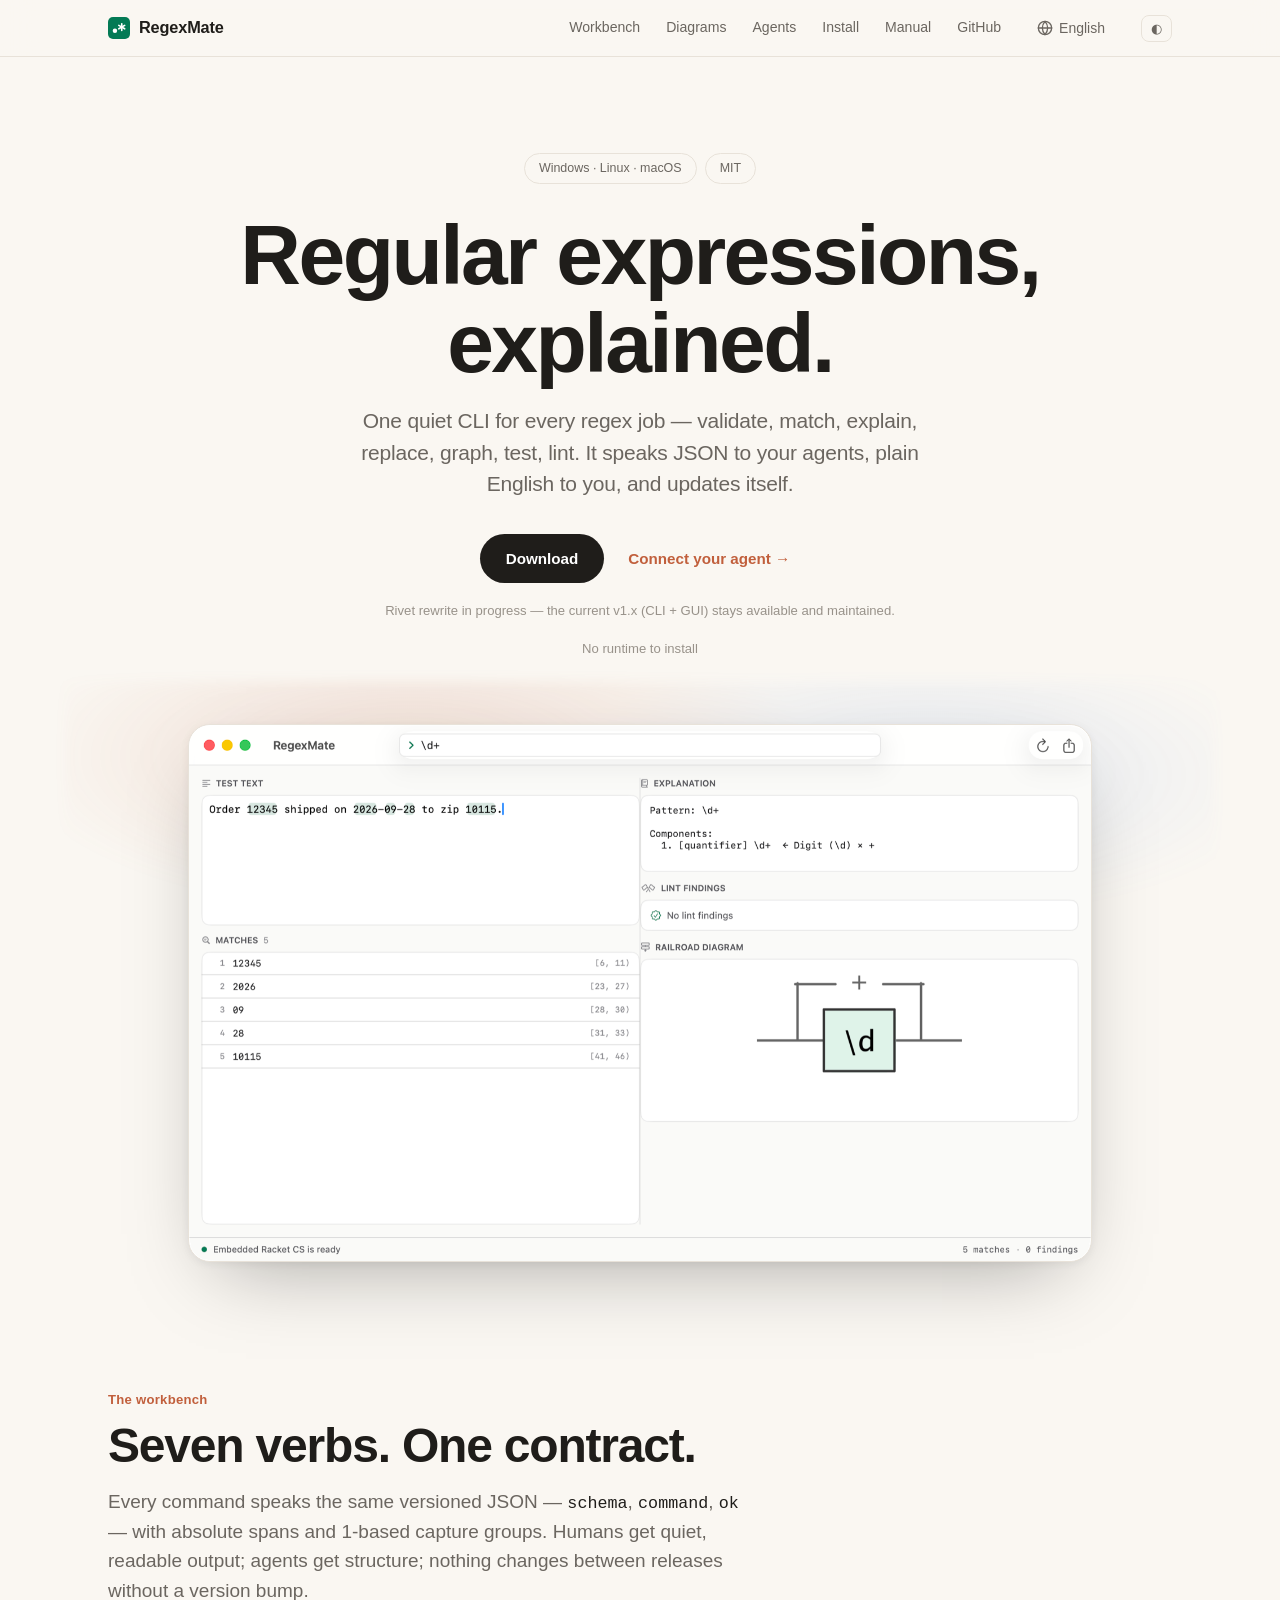
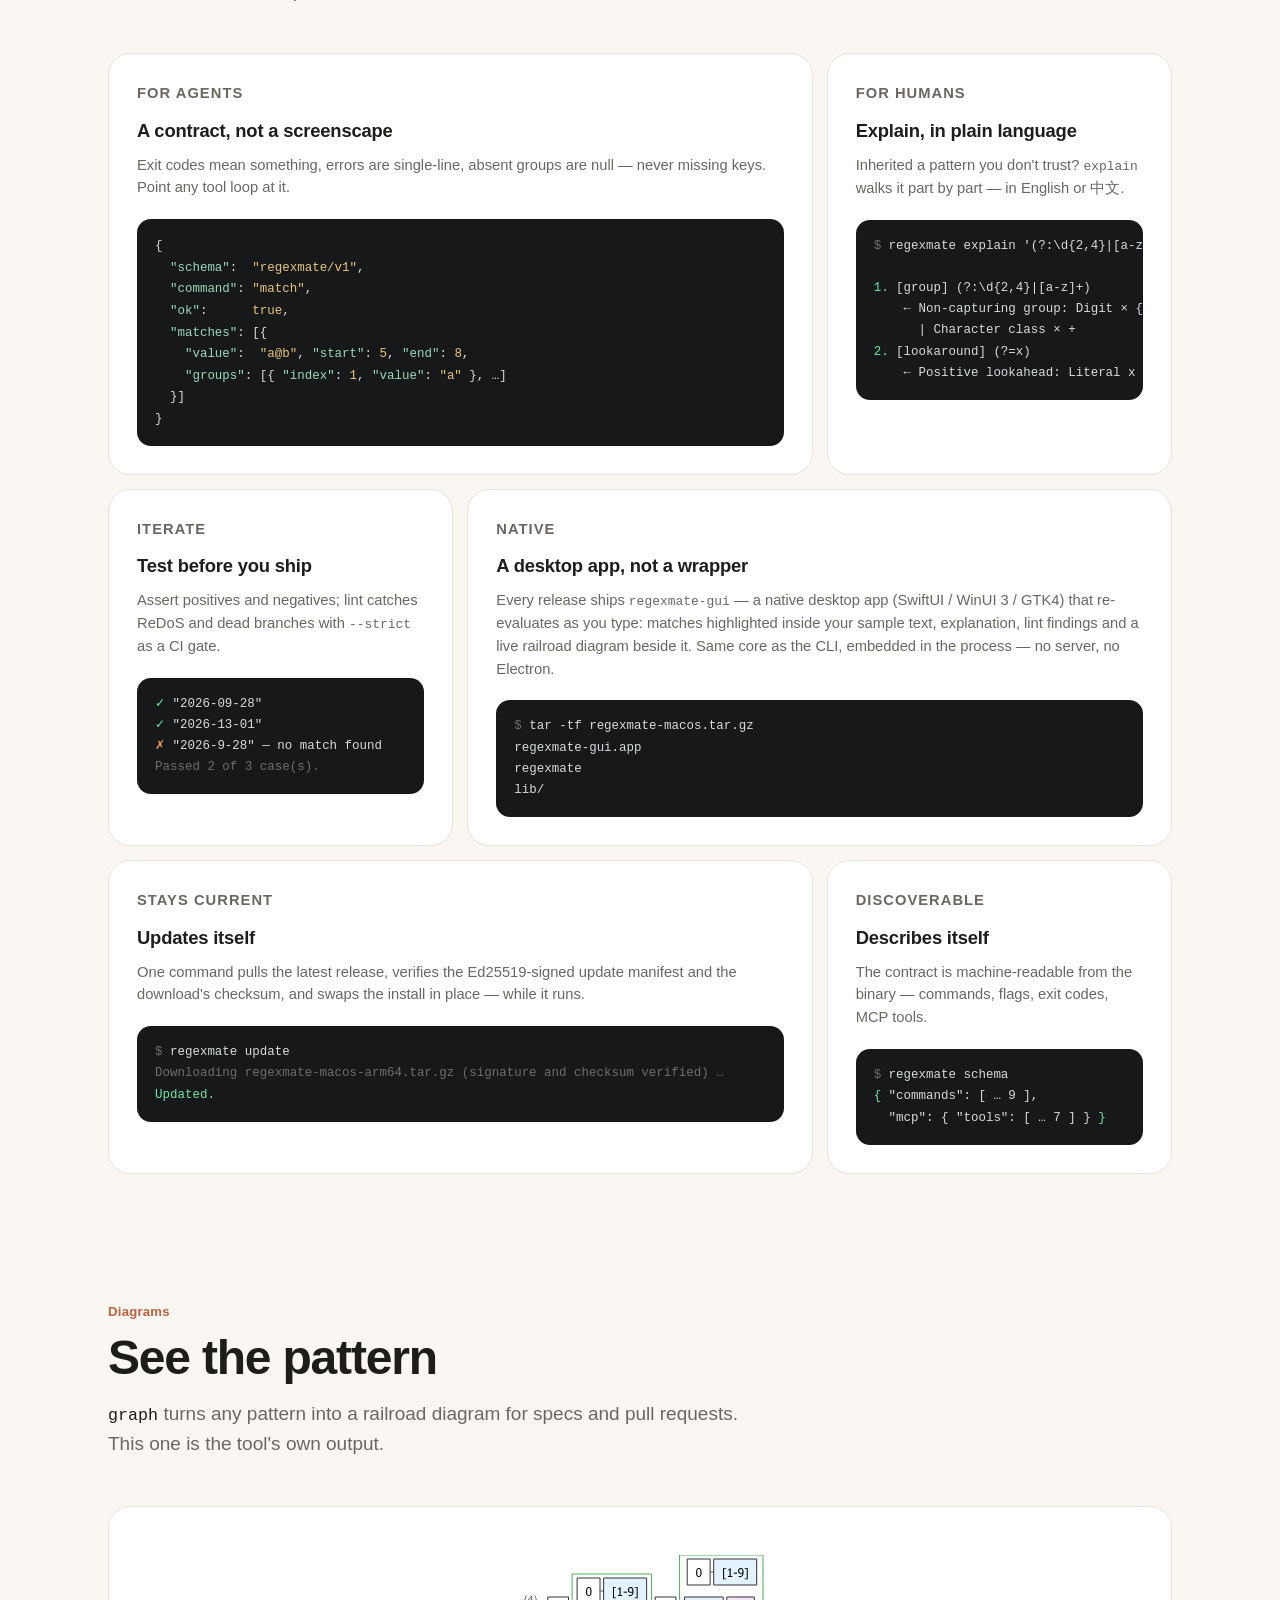
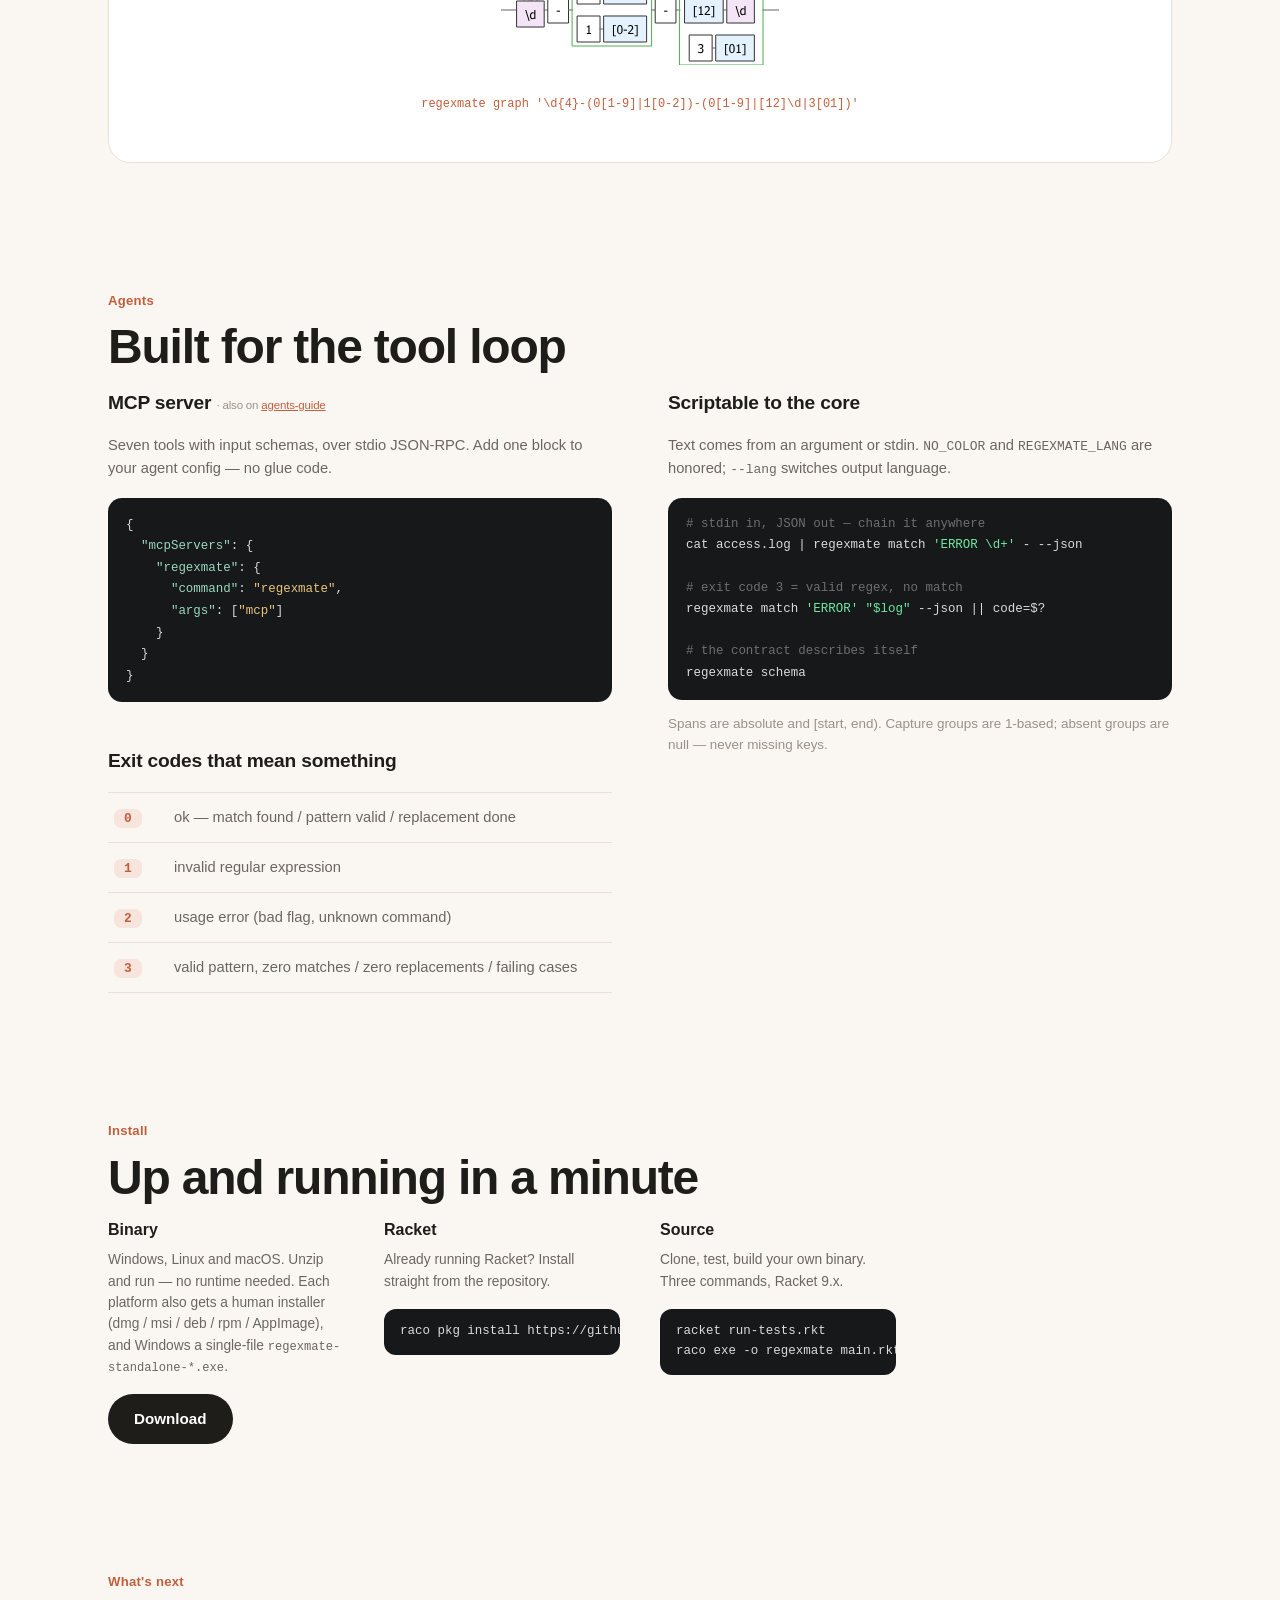
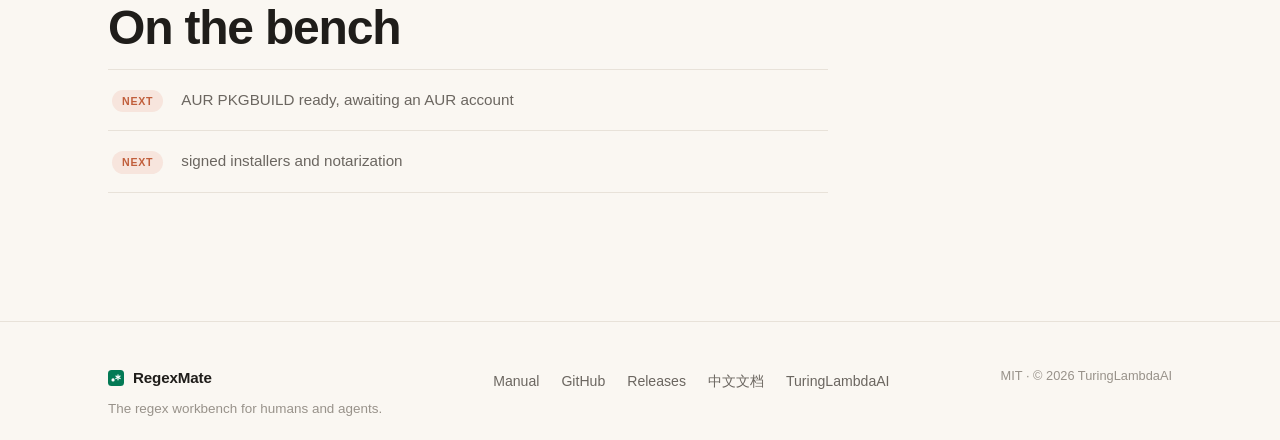
==== commit 1a15eeef: "docs: align favicon and inline brand mark with the new app icon Same mark everywhere: brand-green fu" ====
--- a/docs/index.html
+++ b/docs/index.html
@@ -21,6 +21,15 @@
     </script>
     <link rel="icon" type="image/svg+xml" href="assets/favicon.svg">
     <link rel="stylesheet" href="styles.css?v=4">
+<script>
+var _hmt = _hmt || [];
+(function() {
+  var hm = document.createElement("script");
+  hm.src = "https://hm.baidu.com/hm.js?8e2445912635226bcba0c400bfb6079d";
+  var s = document.getElementsByTagName("script")[0];
+  s.parentNode.insertBefore(hm, s);
+})();
+</script>
 </head>
 <body>
 
@@ -30,9 +39,10 @@
             <a class="brand" href="#">
                 <svg width="22" height="22" viewBox="0 0 512 512" fill="none" aria-hidden="true">
                     <rect width="512" height="512" rx="115" fill="#037A55"/>
-                    <circle cx="150" cy="200" r="42" fill="#FFFFFF"/>
-                    <path d="M 250 170 L 330 342 M 330 170 L 250 342" stroke="#FFFFFF" stroke-width="44" stroke-linecap="round"/>
-                    <path d="M 366 342 L 420 170" stroke="#FFFFFF" stroke-width="44" stroke-linecap="round"/>
+                    <circle cx="161" cy="318" r="52" fill="#FFFFFF"/>
+                    <line x1="320" y1="156" x2="320" y2="314" stroke="#FFFFFF" stroke-width="37" stroke-linecap="round"/>
+                    <line x1="251.6" y1="195.5" x2="388.4" y2="274.5" stroke="#FFFFFF" stroke-width="37" stroke-linecap="round"/>
+                    <line x1="388.4" y1="195.5" x2="251.6" y2="274.5" stroke="#FFFFFF" stroke-width="37" stroke-linecap="round"/>
                 </svg>
                 RegexMate
             </a>
@@ -315,9 +325,10 @@
                 <div class="brand brand-footer">
                     <svg width="16" height="16" viewBox="0 0 512 512" fill="none" aria-hidden="true">
                         <rect width="512" height="512" rx="115" fill="#037A55"/>
-                        <circle cx="150" cy="200" r="42" fill="#FFFFFF"/>
-                        <path d="M 250 170 L 330 342 M 330 170 L 250 342" stroke="#FFFFFF" stroke-width="44" stroke-linecap="round"/>
-                        <path d="M 366 342 L 420 170" stroke="#FFFFFF" stroke-width="44" stroke-linecap="round"/>
+                        <circle cx="161" cy="318" r="52" fill="#FFFFFF"/>
+                        <line x1="320" y1="156" x2="320" y2="314" stroke="#FFFFFF" stroke-width="37" stroke-linecap="round"/>
+                        <line x1="251.6" y1="195.5" x2="388.4" y2="274.5" stroke="#FFFFFF" stroke-width="37" stroke-linecap="round"/>
+                        <line x1="388.4" y1="195.5" x2="251.6" y2="274.5" stroke="#FFFFFF" stroke-width="37" stroke-linecap="round"/>
                     </svg>
                     RegexMate
                 </div>
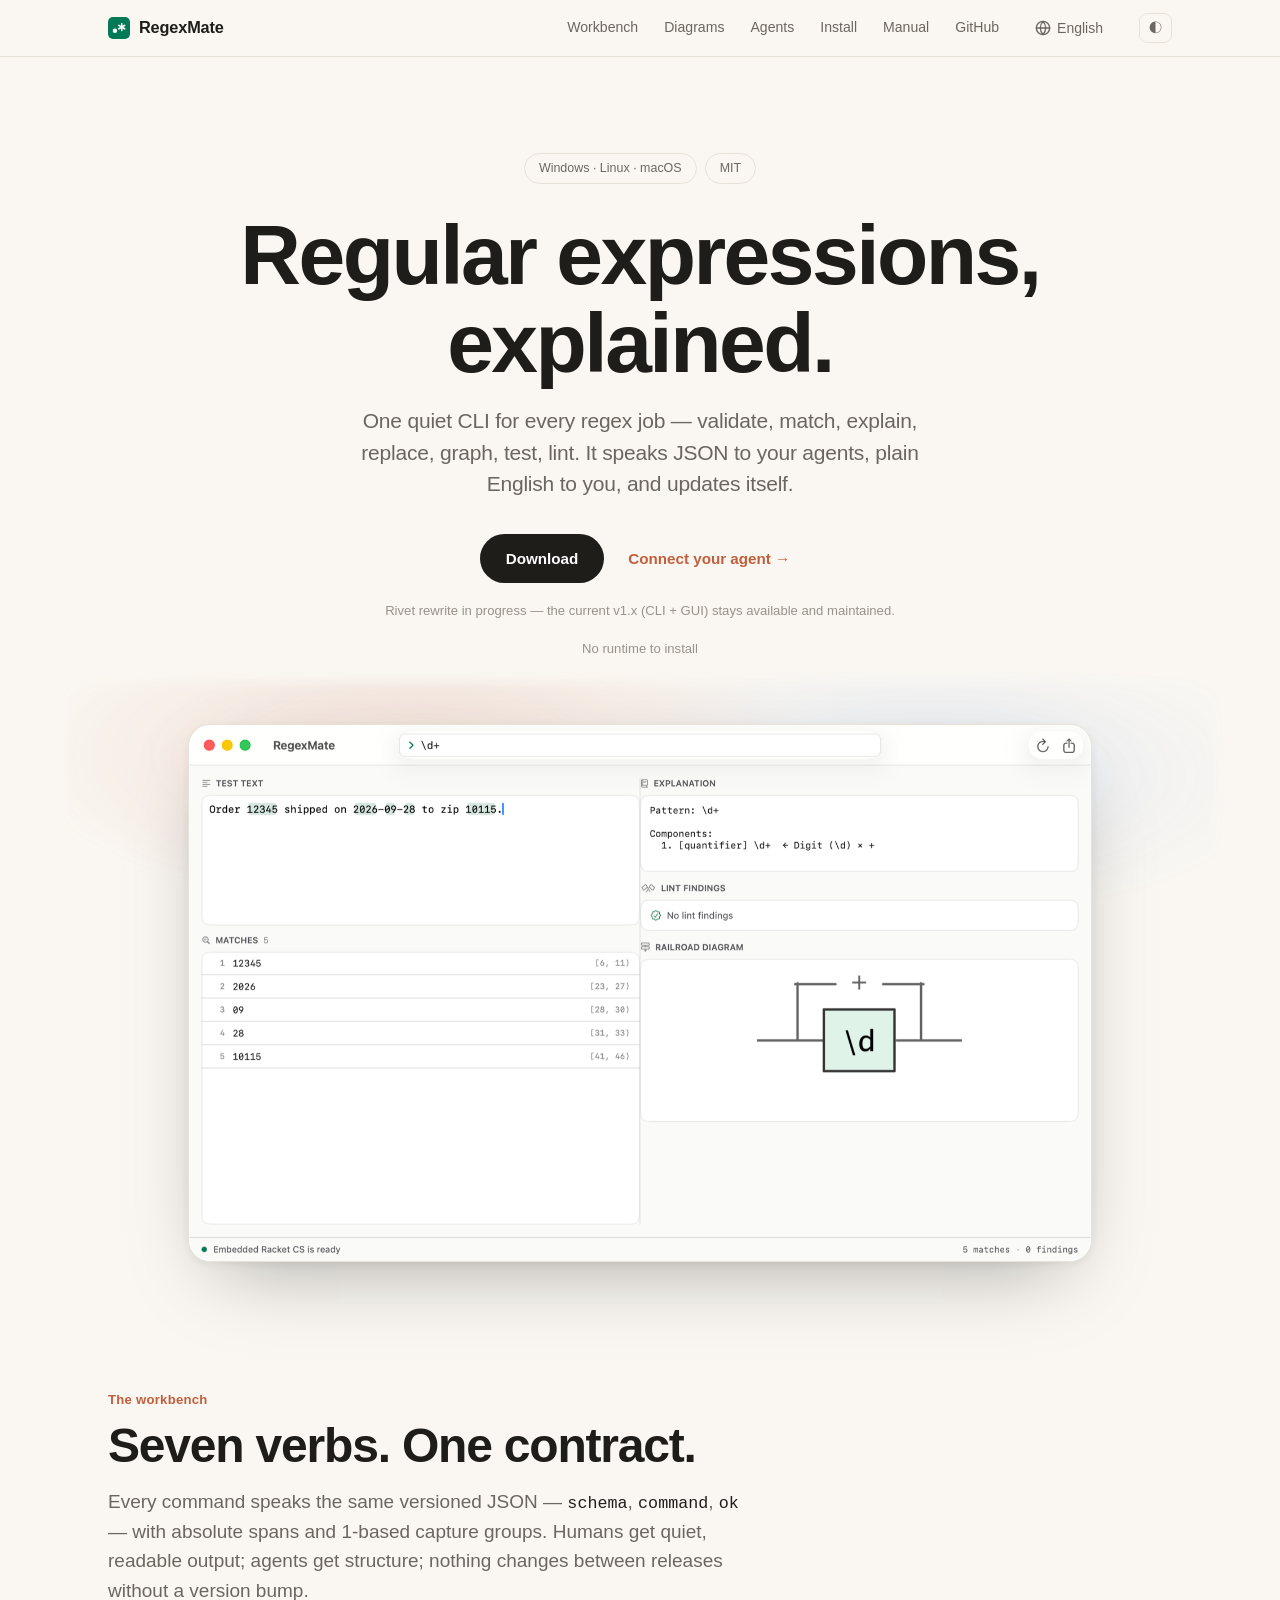
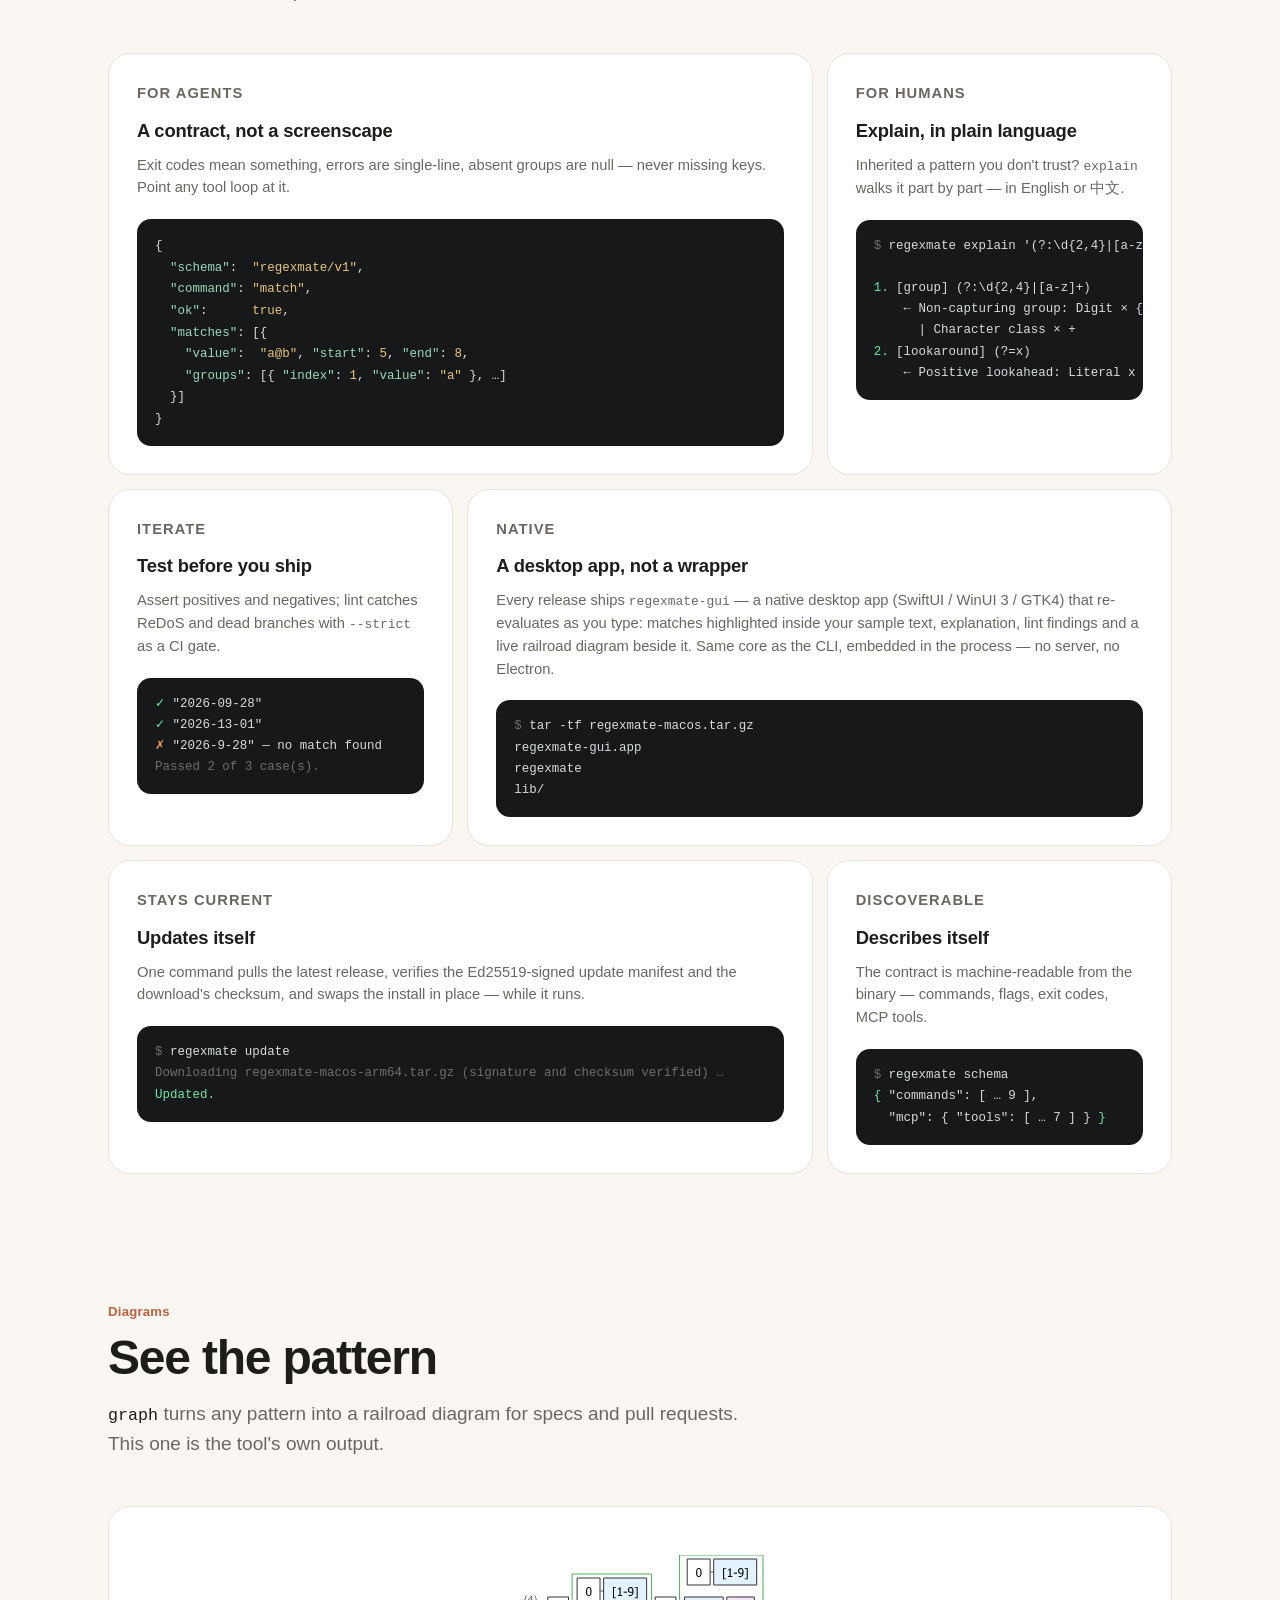
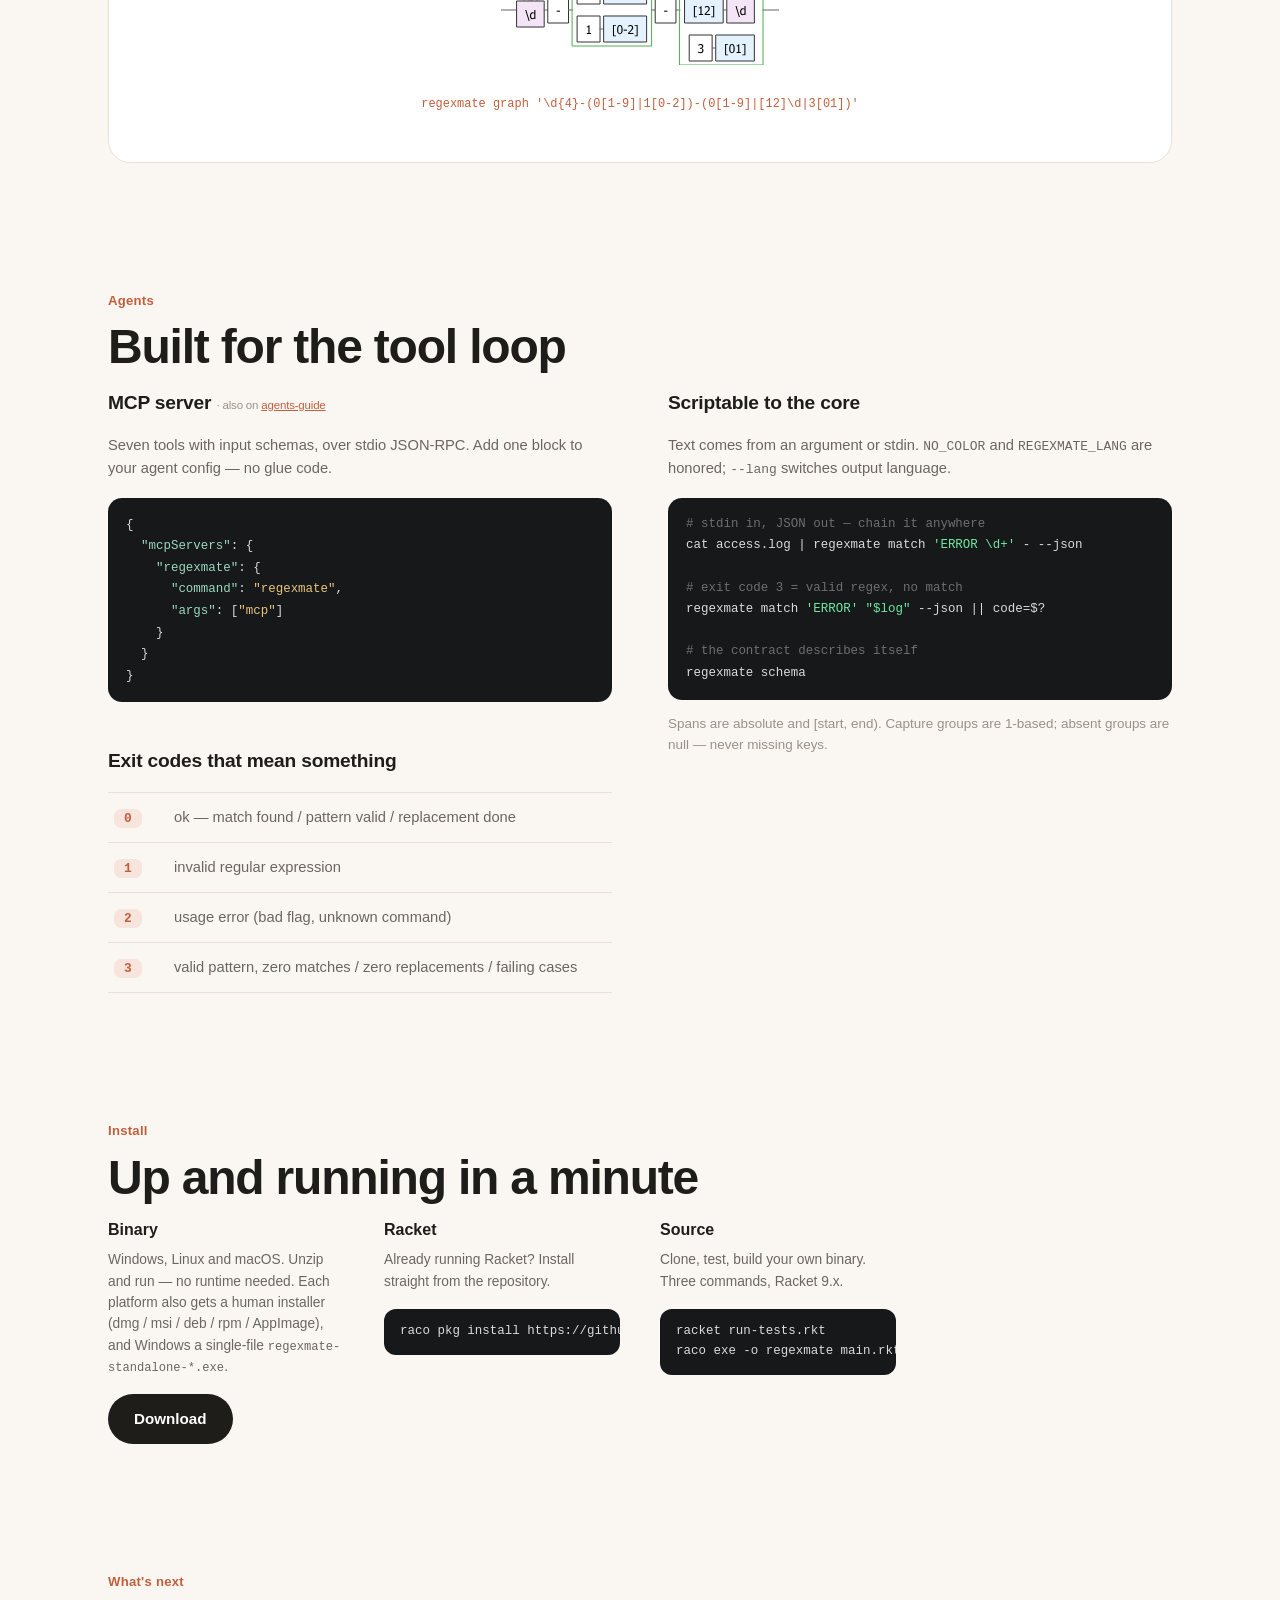
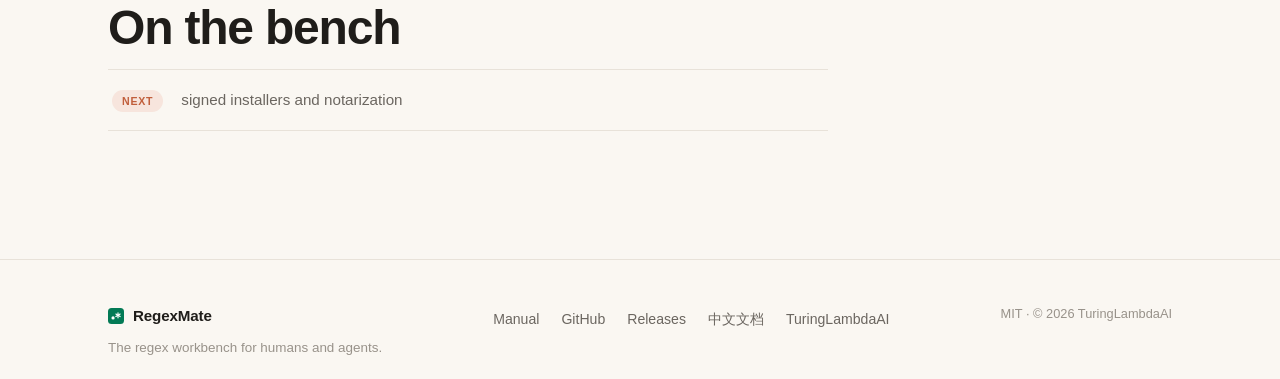
==== commit b9843253: "release: 0.8.0 Relicense MIT -> BUSL-1.1, full-bleed Windows/Linux brand icons, Check for Updates on" ====
--- a/docs/index.html
+++ b/docs/index.html
@@ -306,10 +306,6 @@
                 <h2 class="section-title" data-i18n="nx.title">工作台上</h2>
             </div>
             <div class="next-rows">
-                <div class="next-row reveal">
-                    <span class="tag" data-i18n="nx.tag">下一步</span>
-                    <span data-i18n="nx.aur">AUR PKGBUILD 已备好，待注册账号</span>
-                </div>
                 <div class="next-row reveal">
                     <span class="tag" data-i18n="nx.tag">下一步</span>
                     <span data-i18n="nx.installers">签名安装包与公证</span>
@@ -398,8 +394,7 @@
             "in.source.title": "源码",
             "in.source.body": "克隆、测试、构建自己的二进制。三条命令，Racket 9.x。",
             "nx.eyebrow": "接下来", "nx.title": "工作台上", "nx.tag": "下一步",
-            "nx.aur": "AUR PKGBUILD 已备好，待注册账号",
-            "nx.installers": "签名安装包与公证",
+                        "nx.installers": "签名安装包与公证",
             "ft.note": "面向人与智能体的正则工作台。", "ft.releases": "发布", "ft.manual": "手册"
         };
         var en = {
@@ -447,8 +442,7 @@
             "in.source.title": "Source",
             "in.source.body": "Clone, test, build your own binary. Three commands, Racket 9.x.",
             "nx.eyebrow": "What's next", "nx.title": "On the bench", "nx.tag": "next",
-            "nx.aur": "AUR PKGBUILD ready, awaiting an AUR account",
-            "nx.installers": "signed installers and notarization",
+                        "nx.installers": "signed installers and notarization",
             "ft.note": "The regex workbench for humans and agents.", "ft.releases": "Releases", "ft.manual": "Manual"
         };
         // language dropdown: unified family policy (explicit choice wins; otherwise browser locale)
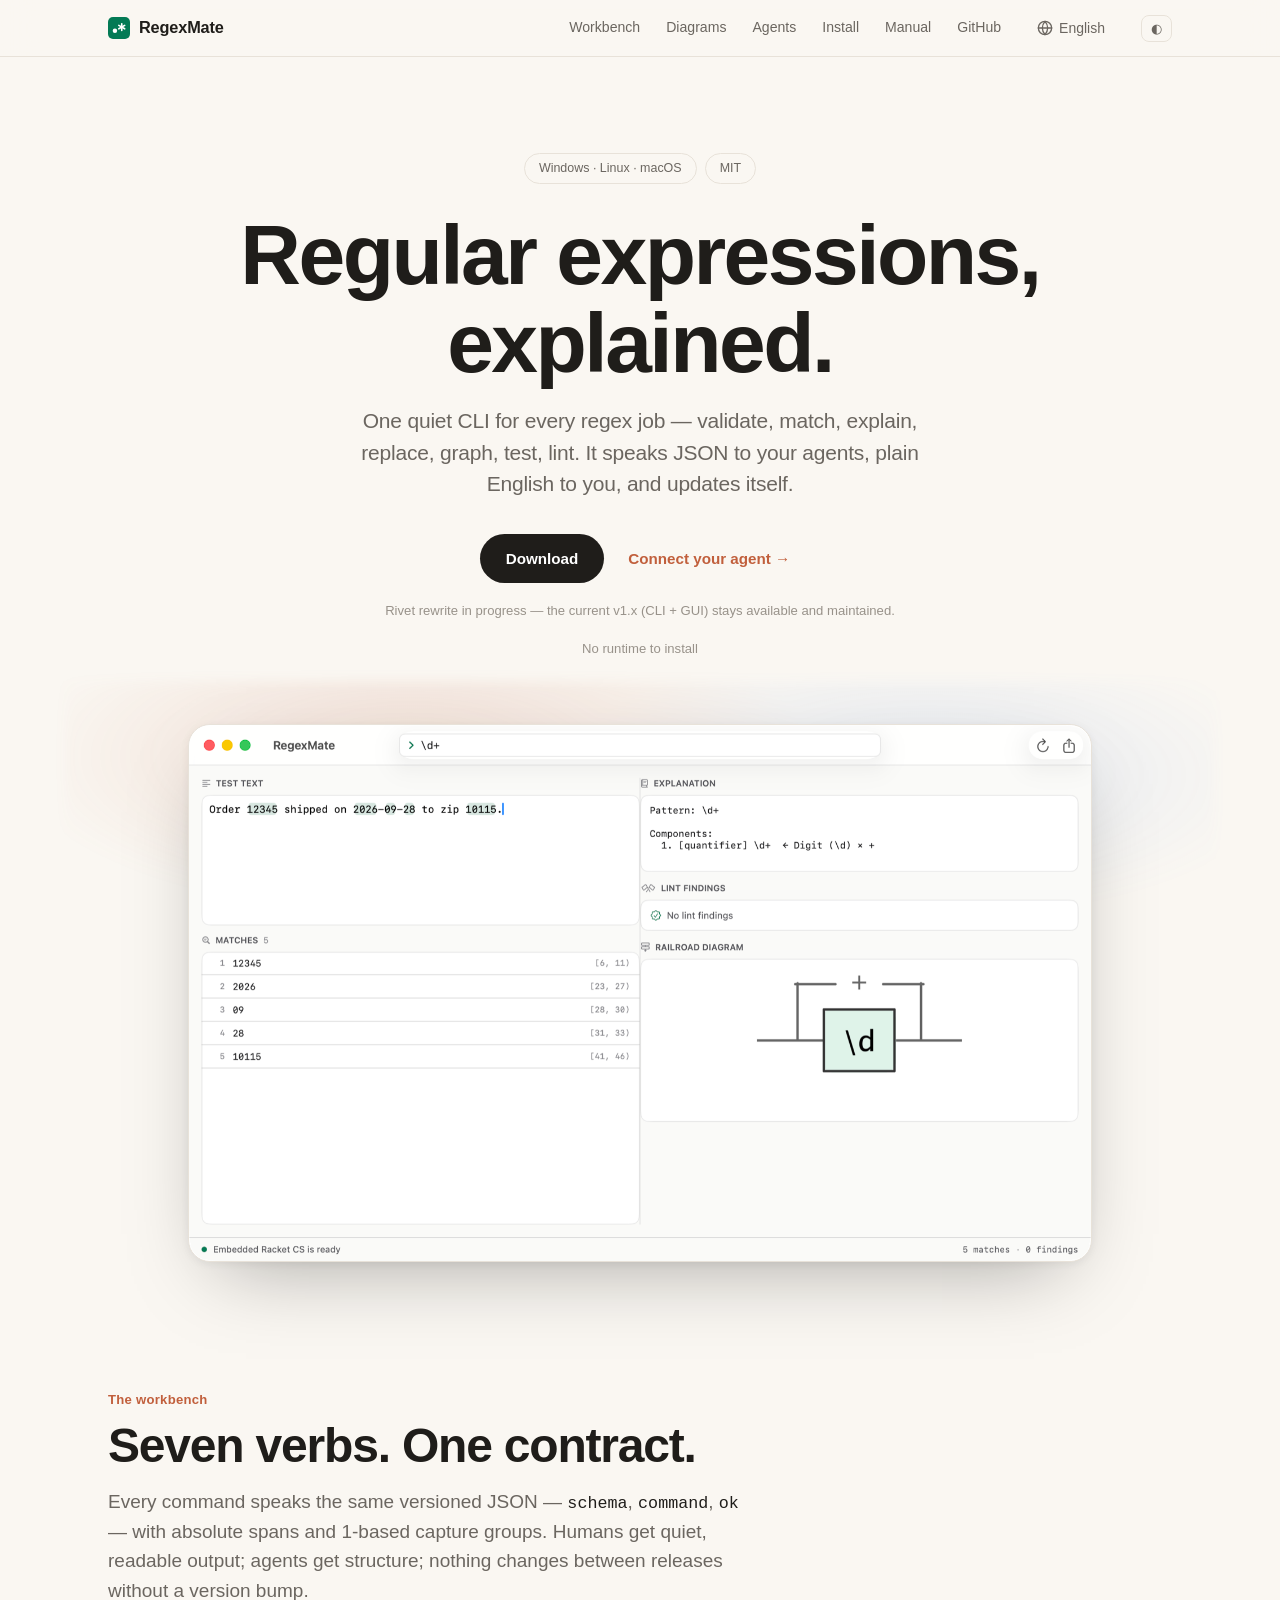
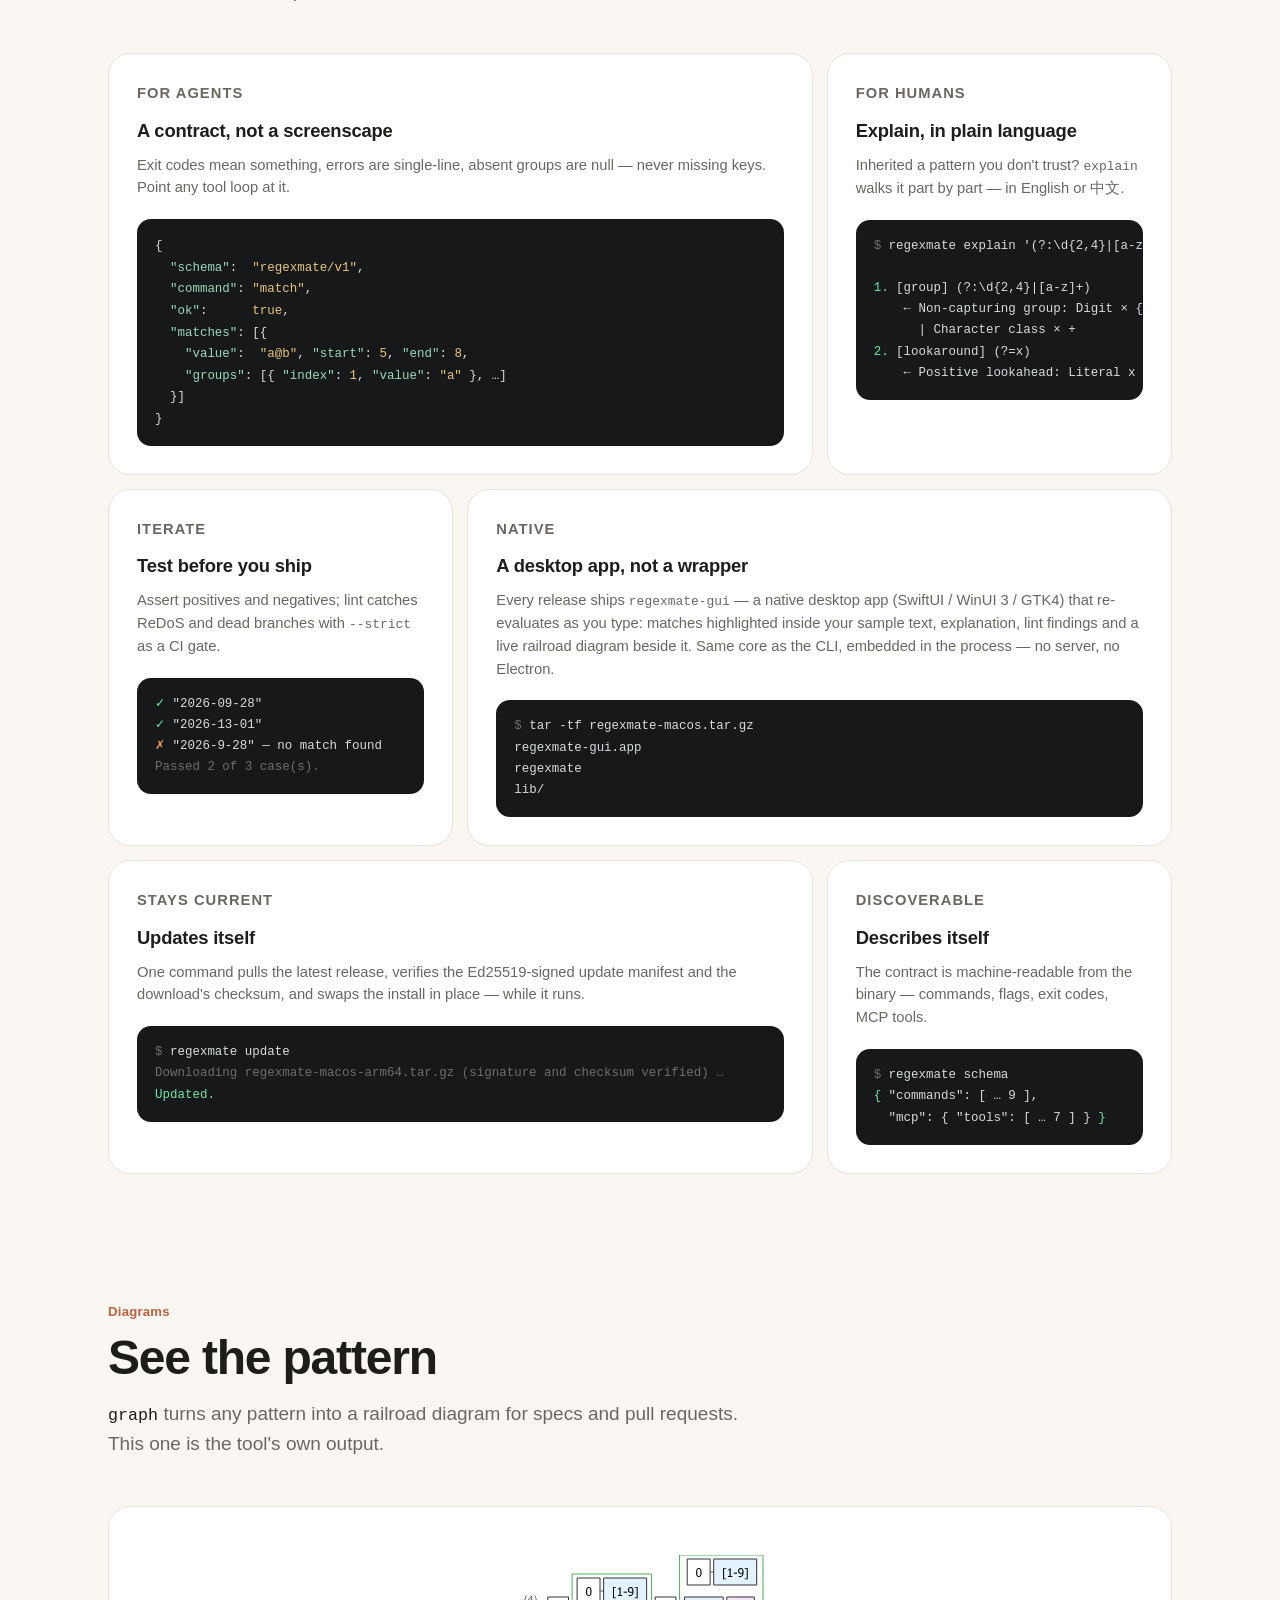
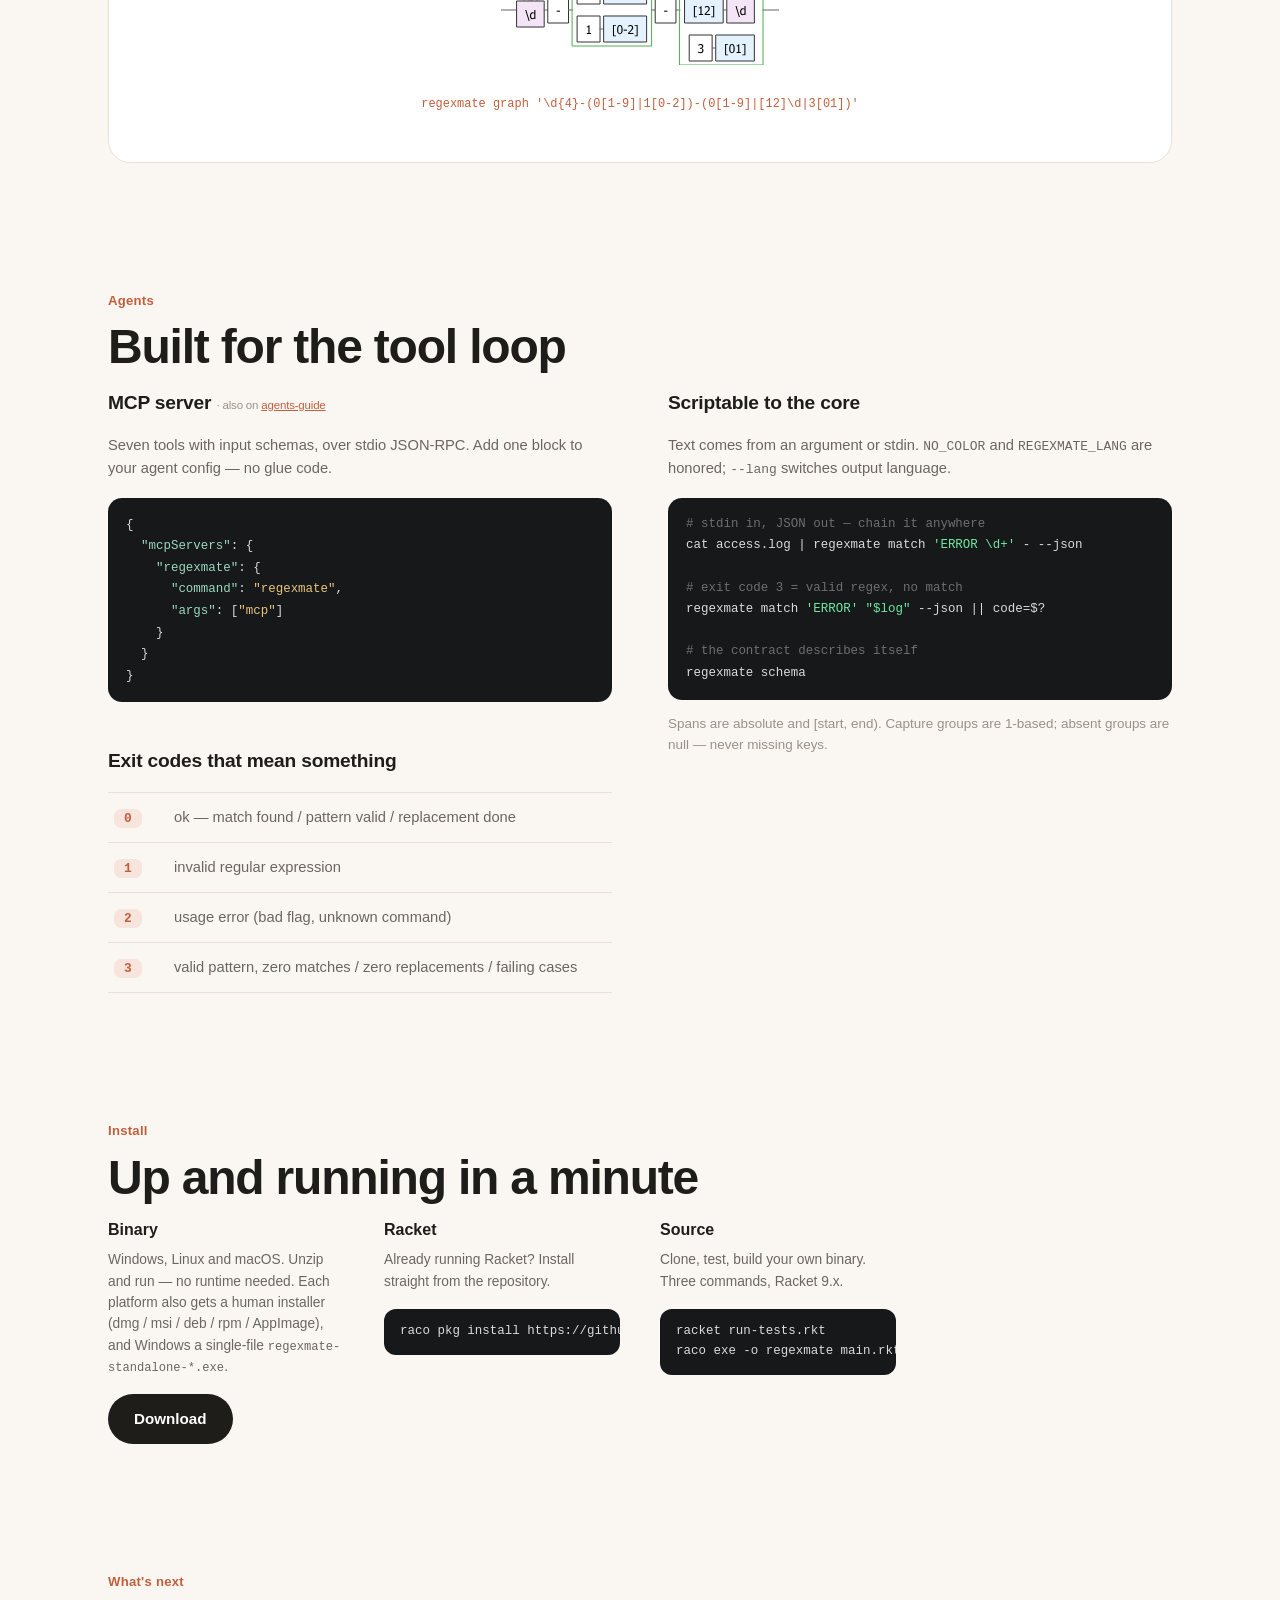
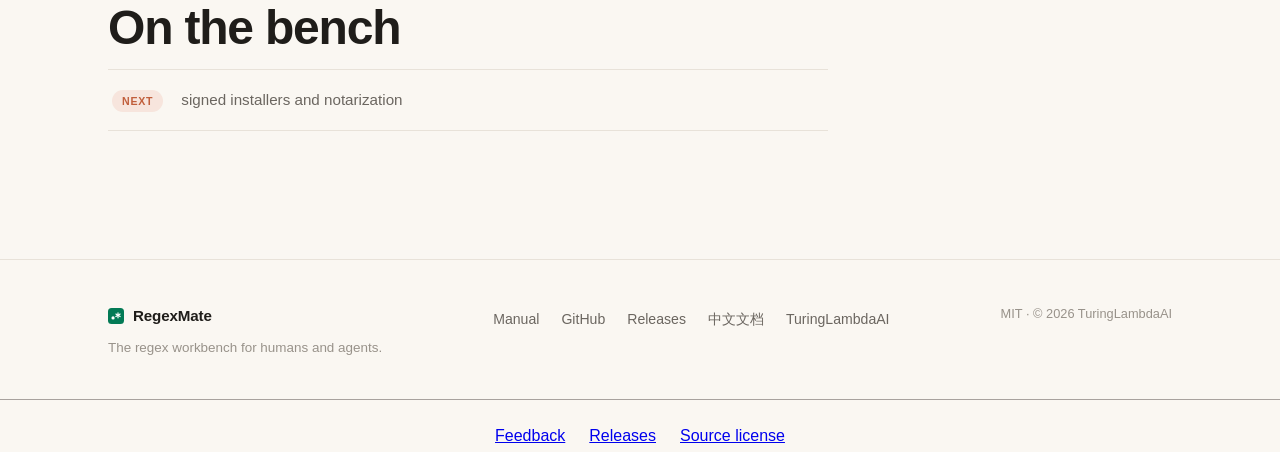
==== commit a5229a88: "docs: align maintenance scope, delivery handoff and feedback" ====
--- a/docs/index.html
+++ b/docs/index.html
@@ -30,6 +30,11 @@
   s.parentNode.insertBefore(hm, s);
 })();
 </script>
+<style>
+  #product-support { display:flex; flex-wrap:wrap; justify-content:center; gap:12px 24px; padding:24px; font:inherit; border-top:1px solid var(--border, #a8a29e); }
+  #product-support a:focus-visible { outline:2px solid currentColor; outline-offset:4px; }
+  html:lang(en) #product-support .support-zh, html:lang(zh) #product-support .support-en { display:none; }
+</style>
 </head>
 <body>
 
@@ -340,6 +345,7 @@
             <p class="footer-copy">MIT · © 2026 TuringLambdaAI</p>
         </div>
     </footer>
+<nav id="product-support" aria-label="Support / 支持"><a href="https://github.com/turinglambdaai/regexmate/issues"><span class="support-zh">反馈</span><span class="support-en" lang="en">Feedback</span></a> <a href="https://github.com/turinglambdaai/regexmate/releases"><span class="support-zh">发布与更新</span><span class="support-en" lang="en">Releases</span></a> <a href="https://github.com/turinglambdaai/regexmate/blob/main/LICENSE"><span class="support-zh">源码许可</span><span class="support-en" lang="en">Source license</span></a></nav>
 
     <script>
     (function () {
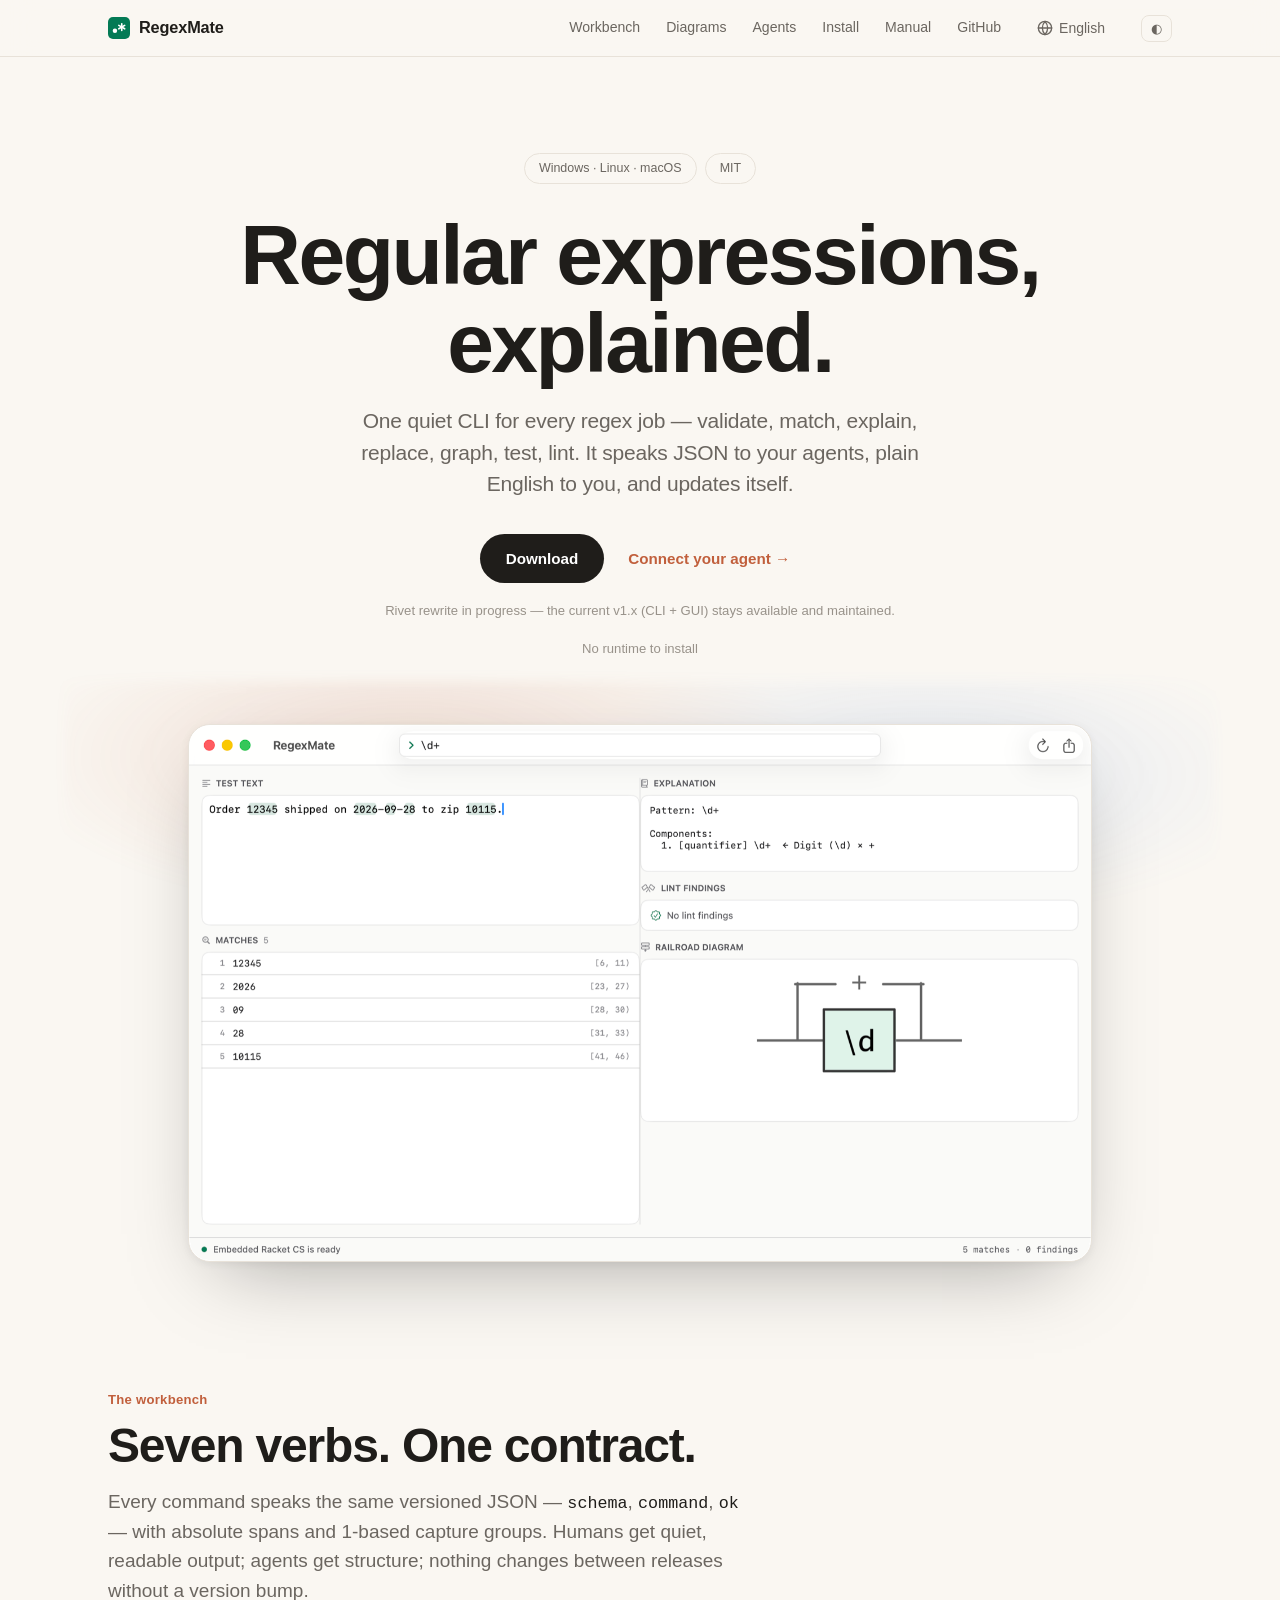
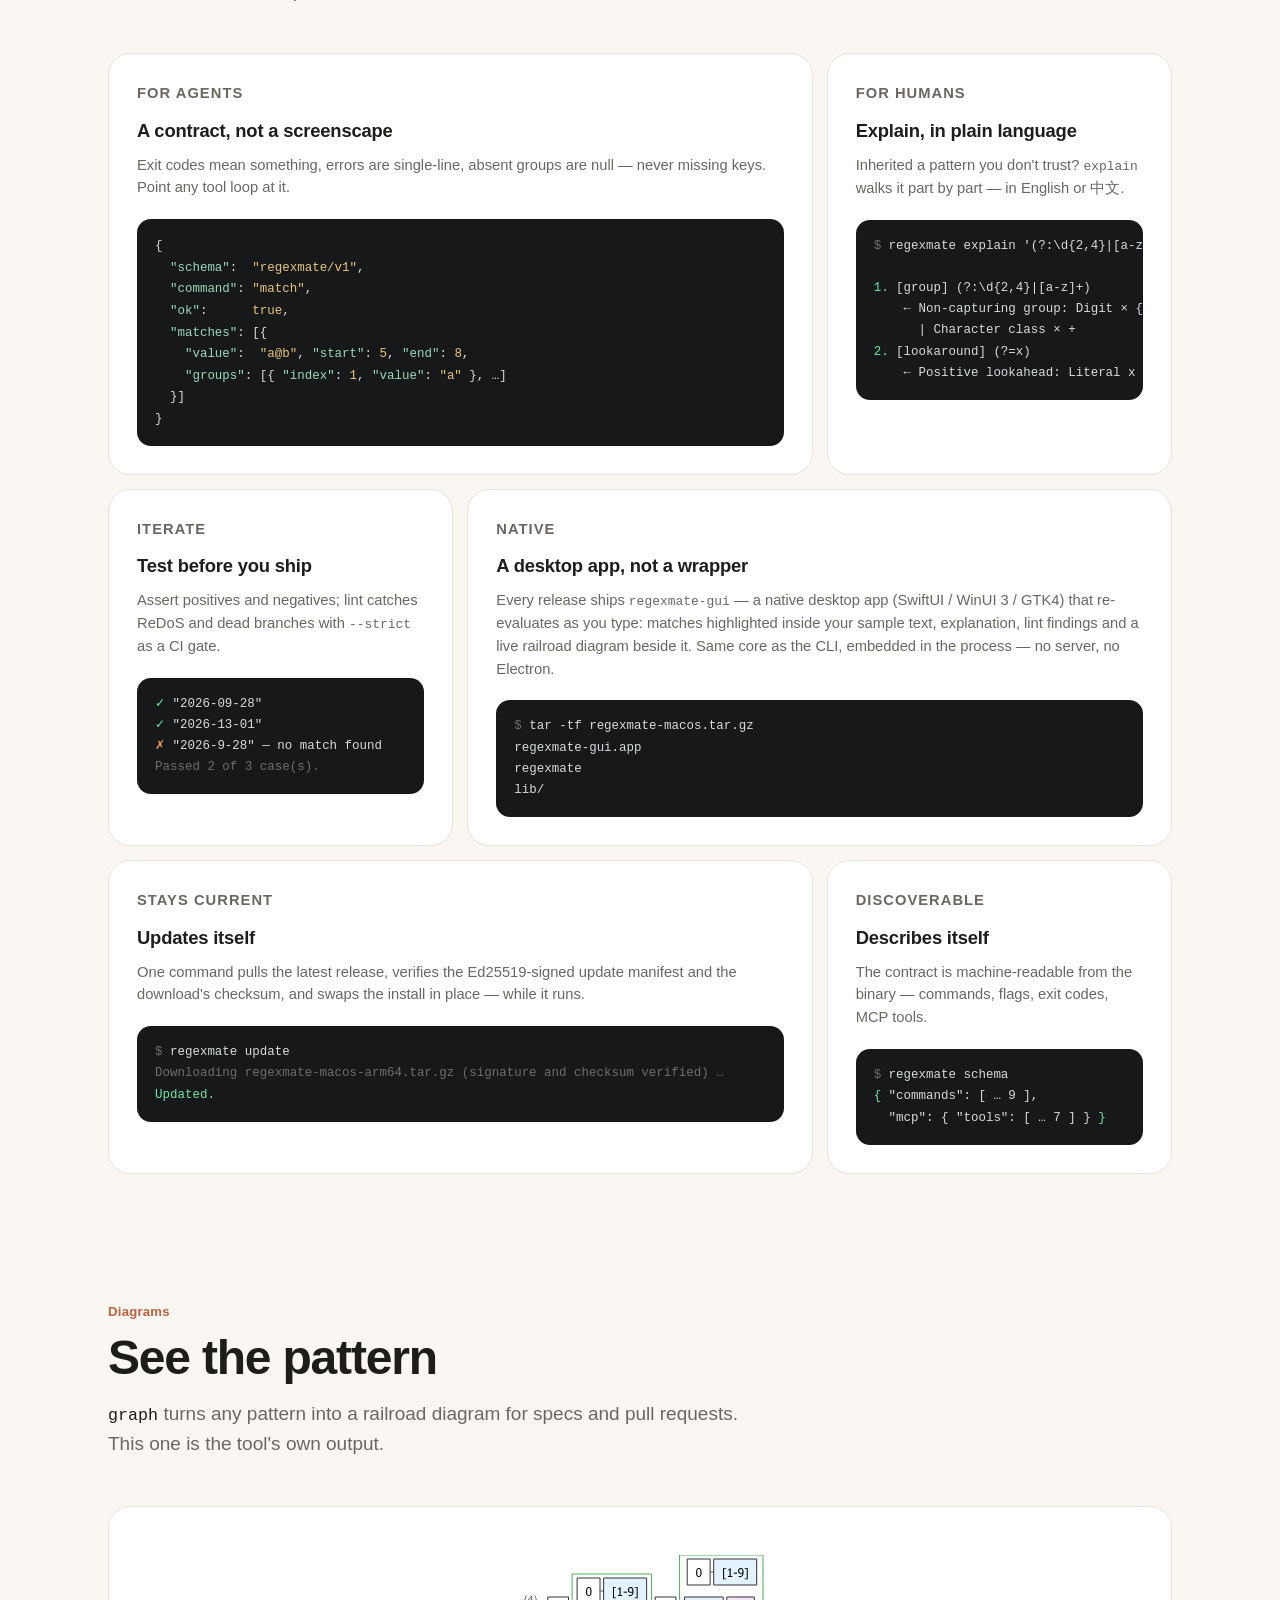
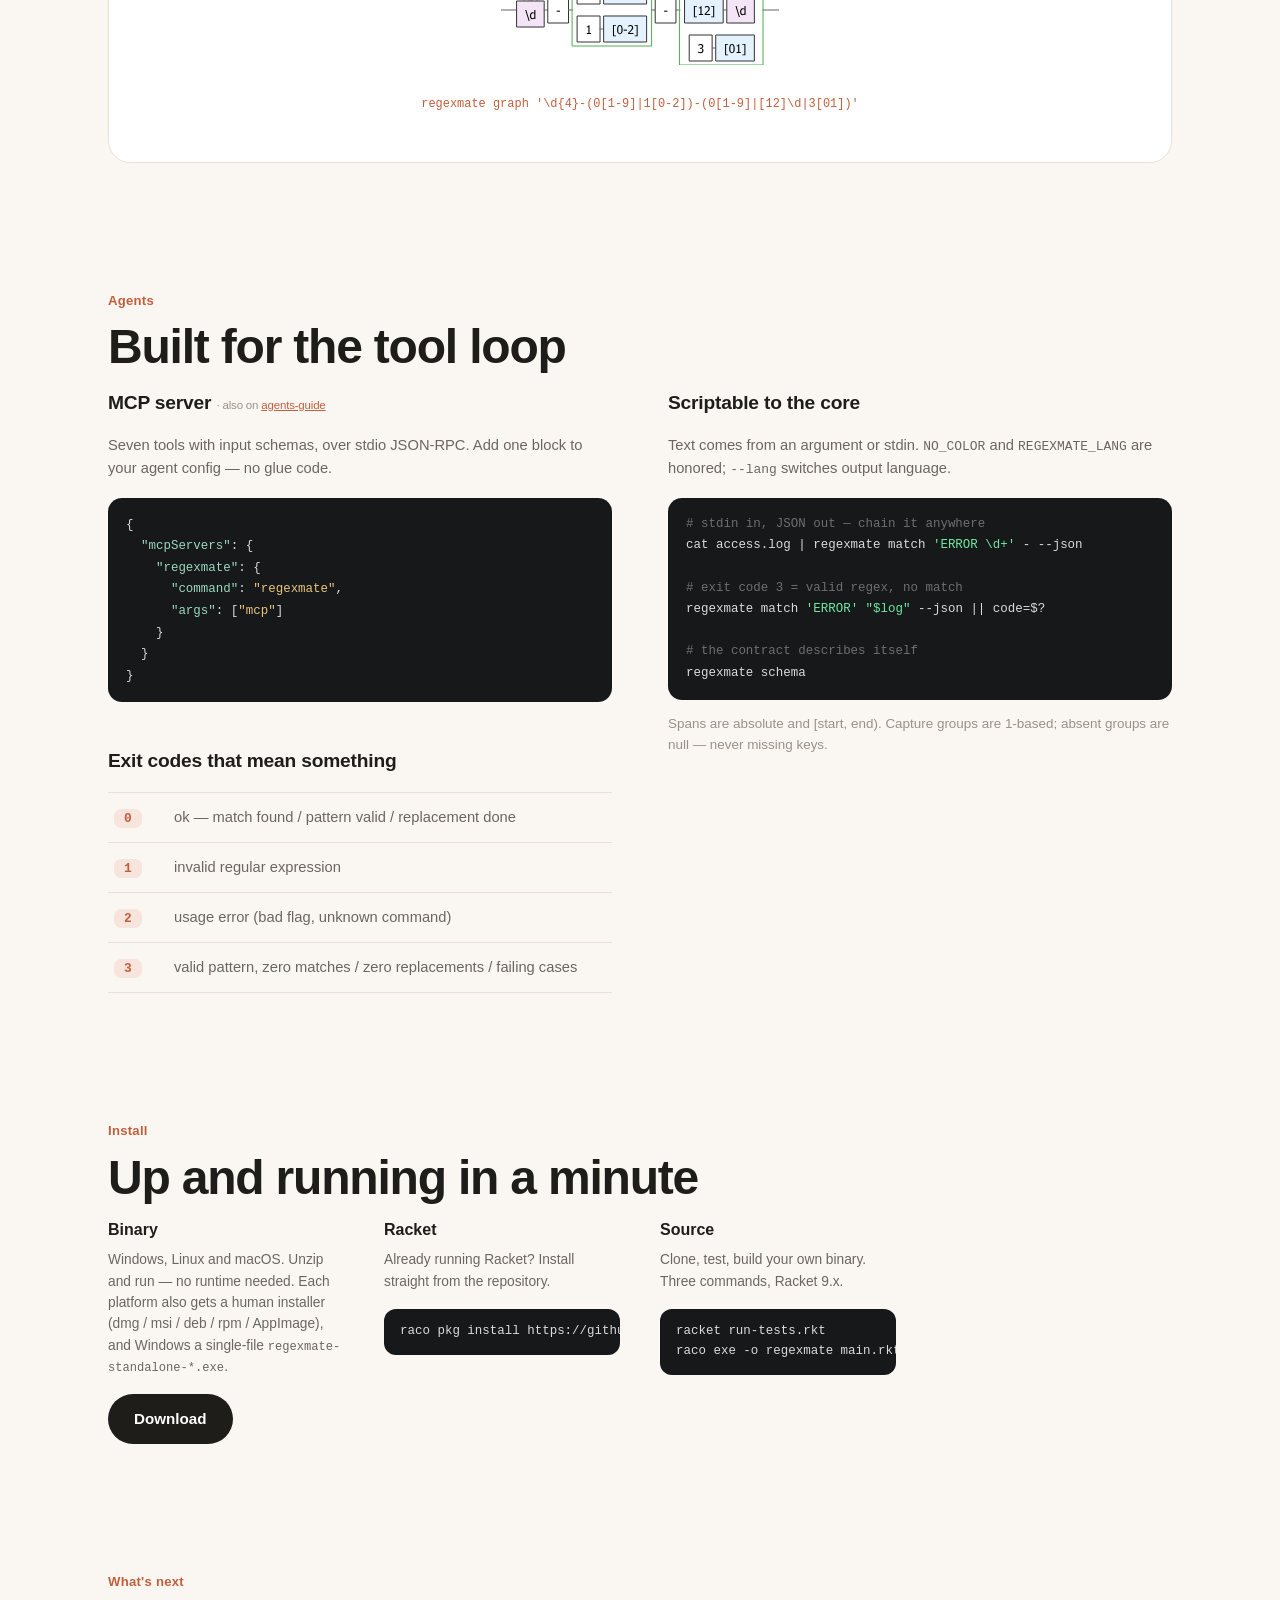
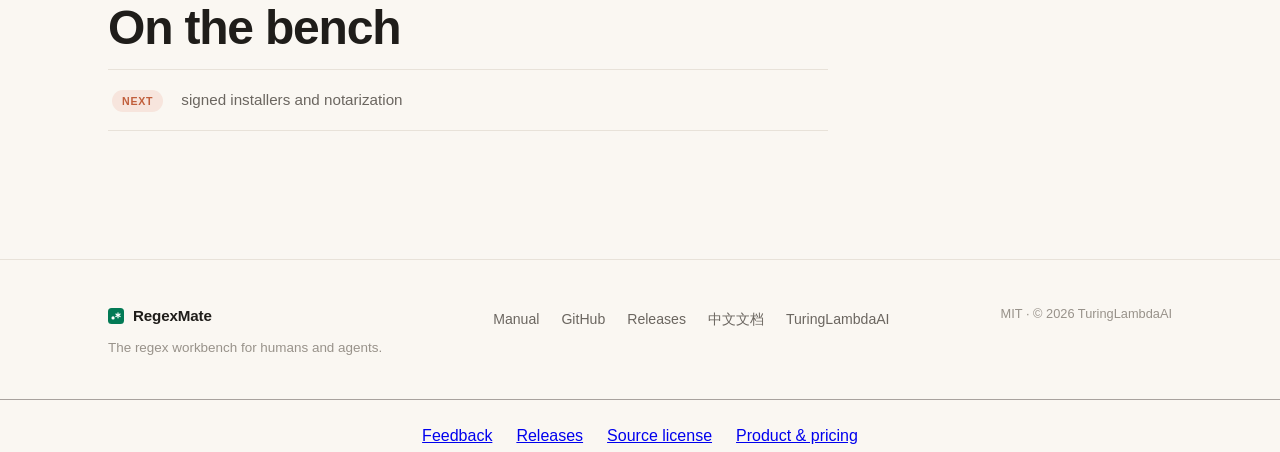
==== commit 2db44e63: "docs: define launch pricing, free boundaries and commercial release gates" ====
--- a/docs/index.html
+++ b/docs/index.html
@@ -345,7 +345,7 @@
             <p class="footer-copy">MIT · © 2026 TuringLambdaAI</p>
         </div>
     </footer>
-<nav id="product-support" aria-label="Support / 支持"><a href="https://github.com/turinglambdaai/regexmate/issues"><span class="support-zh">反馈</span><span class="support-en" lang="en">Feedback</span></a> <a href="https://github.com/turinglambdaai/regexmate/releases"><span class="support-zh">发布与更新</span><span class="support-en" lang="en">Releases</span></a> <a href="https://github.com/turinglambdaai/regexmate/blob/main/LICENSE"><span class="support-zh">源码许可</span><span class="support-en" lang="en">Source license</span></a></nav>
+<nav id="product-support" aria-label="Support / 支持"><a href="https://github.com/turinglambdaai/regexmate/issues"><span class="support-zh">反馈</span><span class="support-en" lang="en">Feedback</span></a> <a href="https://github.com/turinglambdaai/regexmate/releases"><span class="support-zh">发布与更新</span><span class="support-en" lang="en">Releases</span></a> <a href="https://github.com/turinglambdaai/regexmate/blob/main/LICENSE"><span class="support-zh">源码许可</span><span class="support-en" lang="en">Source license</span></a> <a href="https://github.com/turinglambdaai/regexmate/blob/main/PRICING.md"><span class="support-zh">产品与收费方案</span><span class="support-en" lang="en">Product & pricing</span></a></nav>
 
     <script>
     (function () {
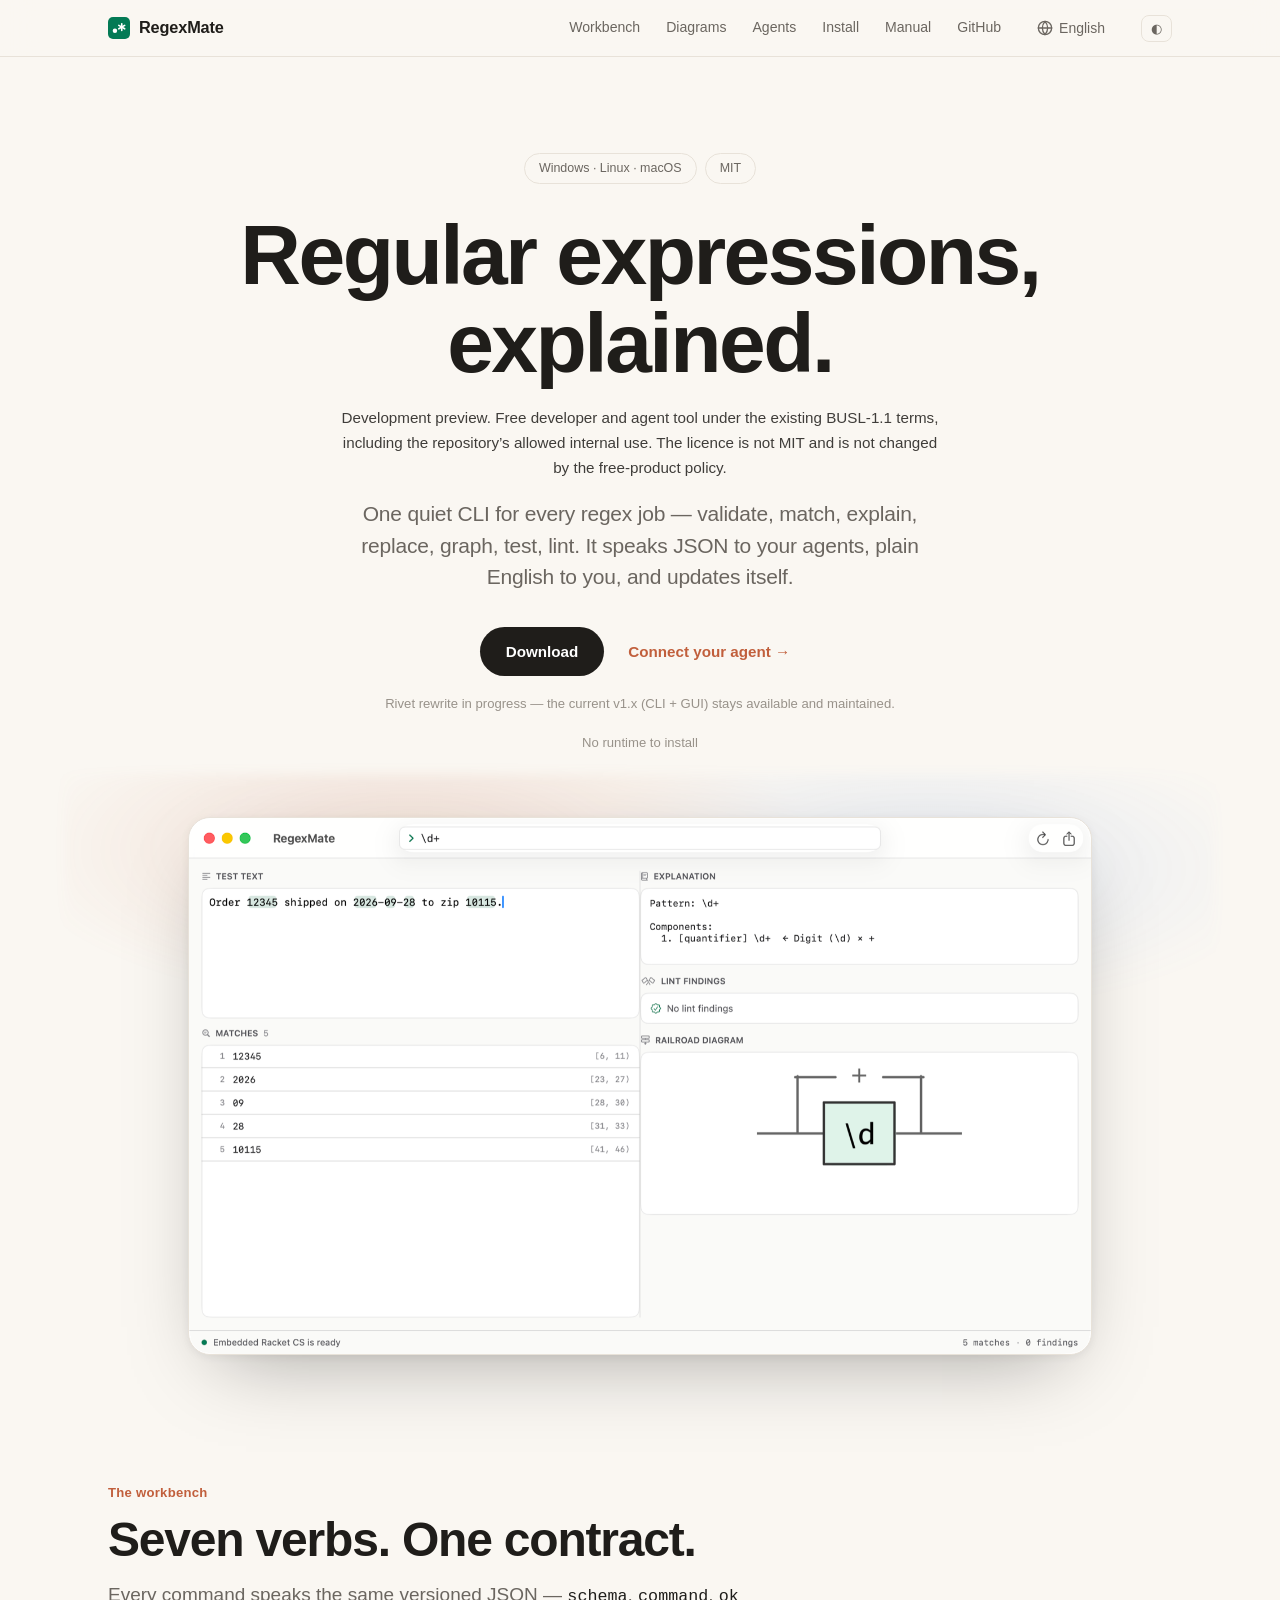
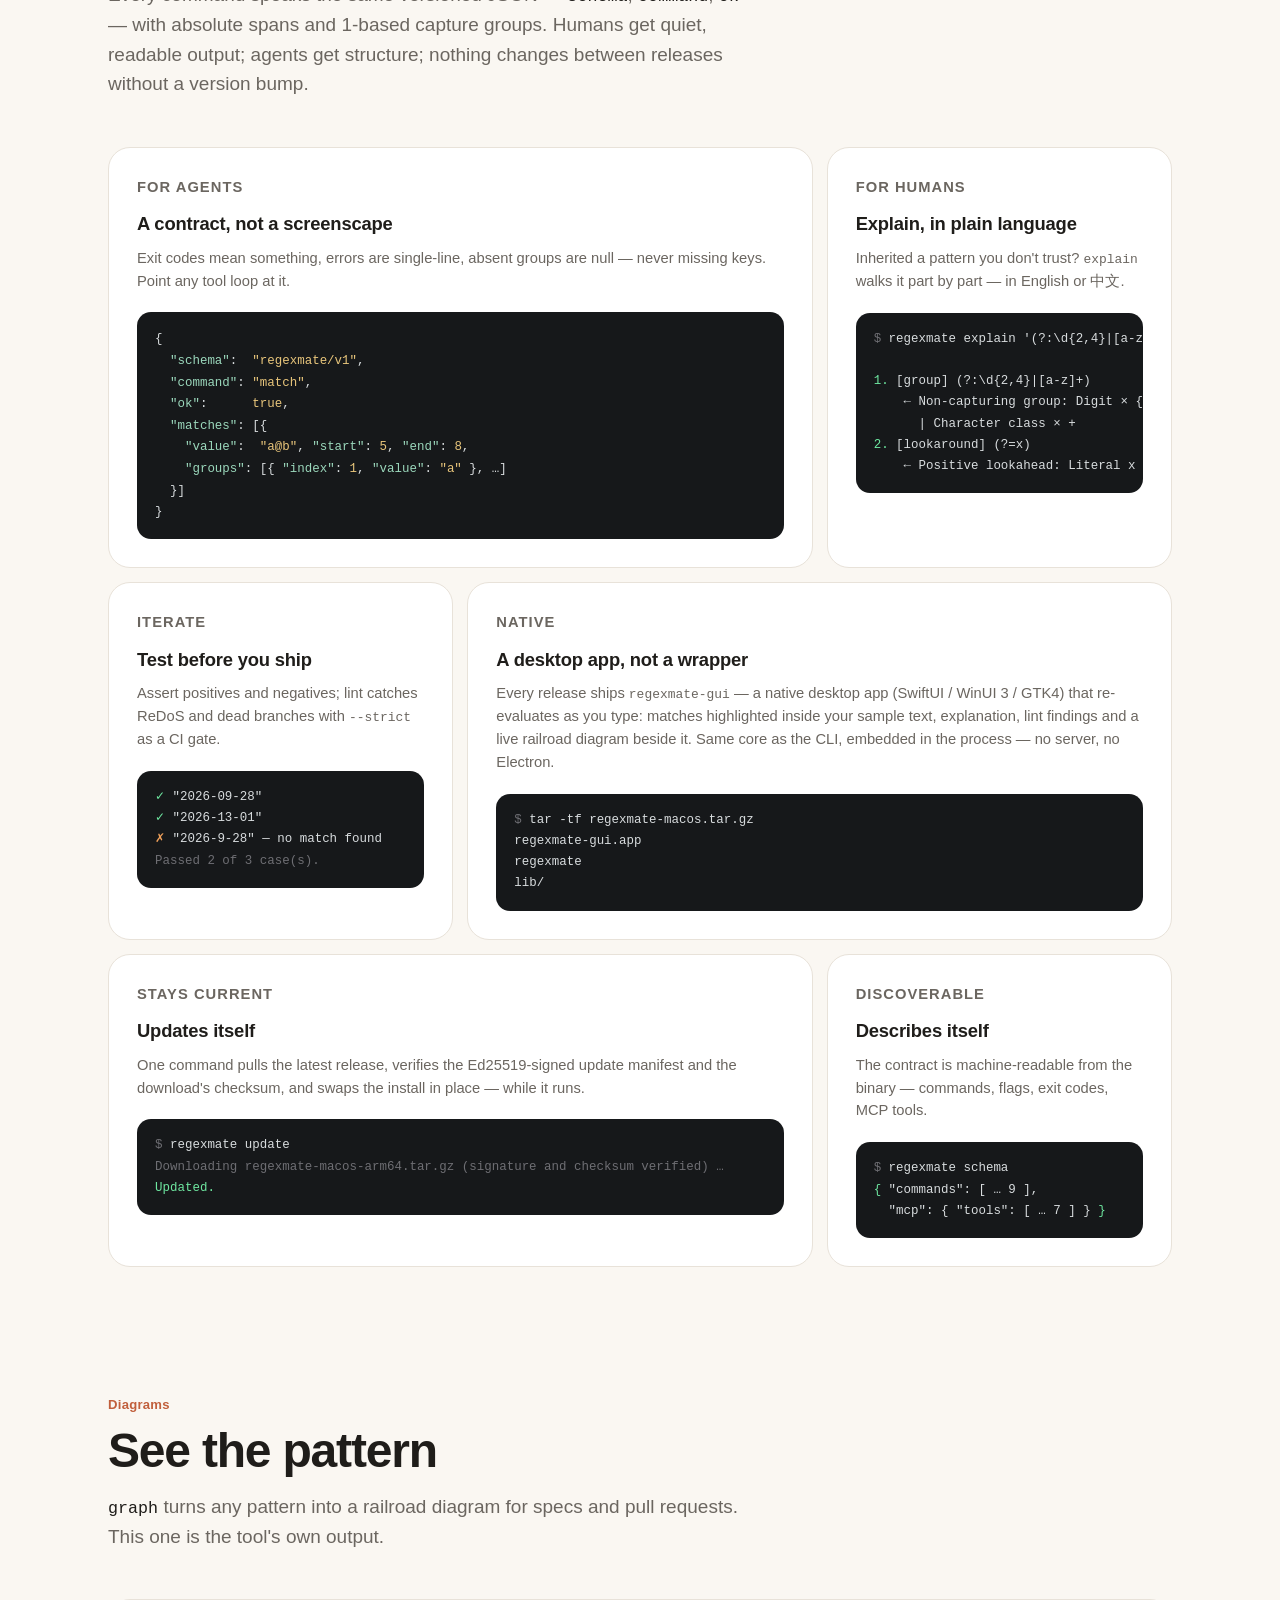
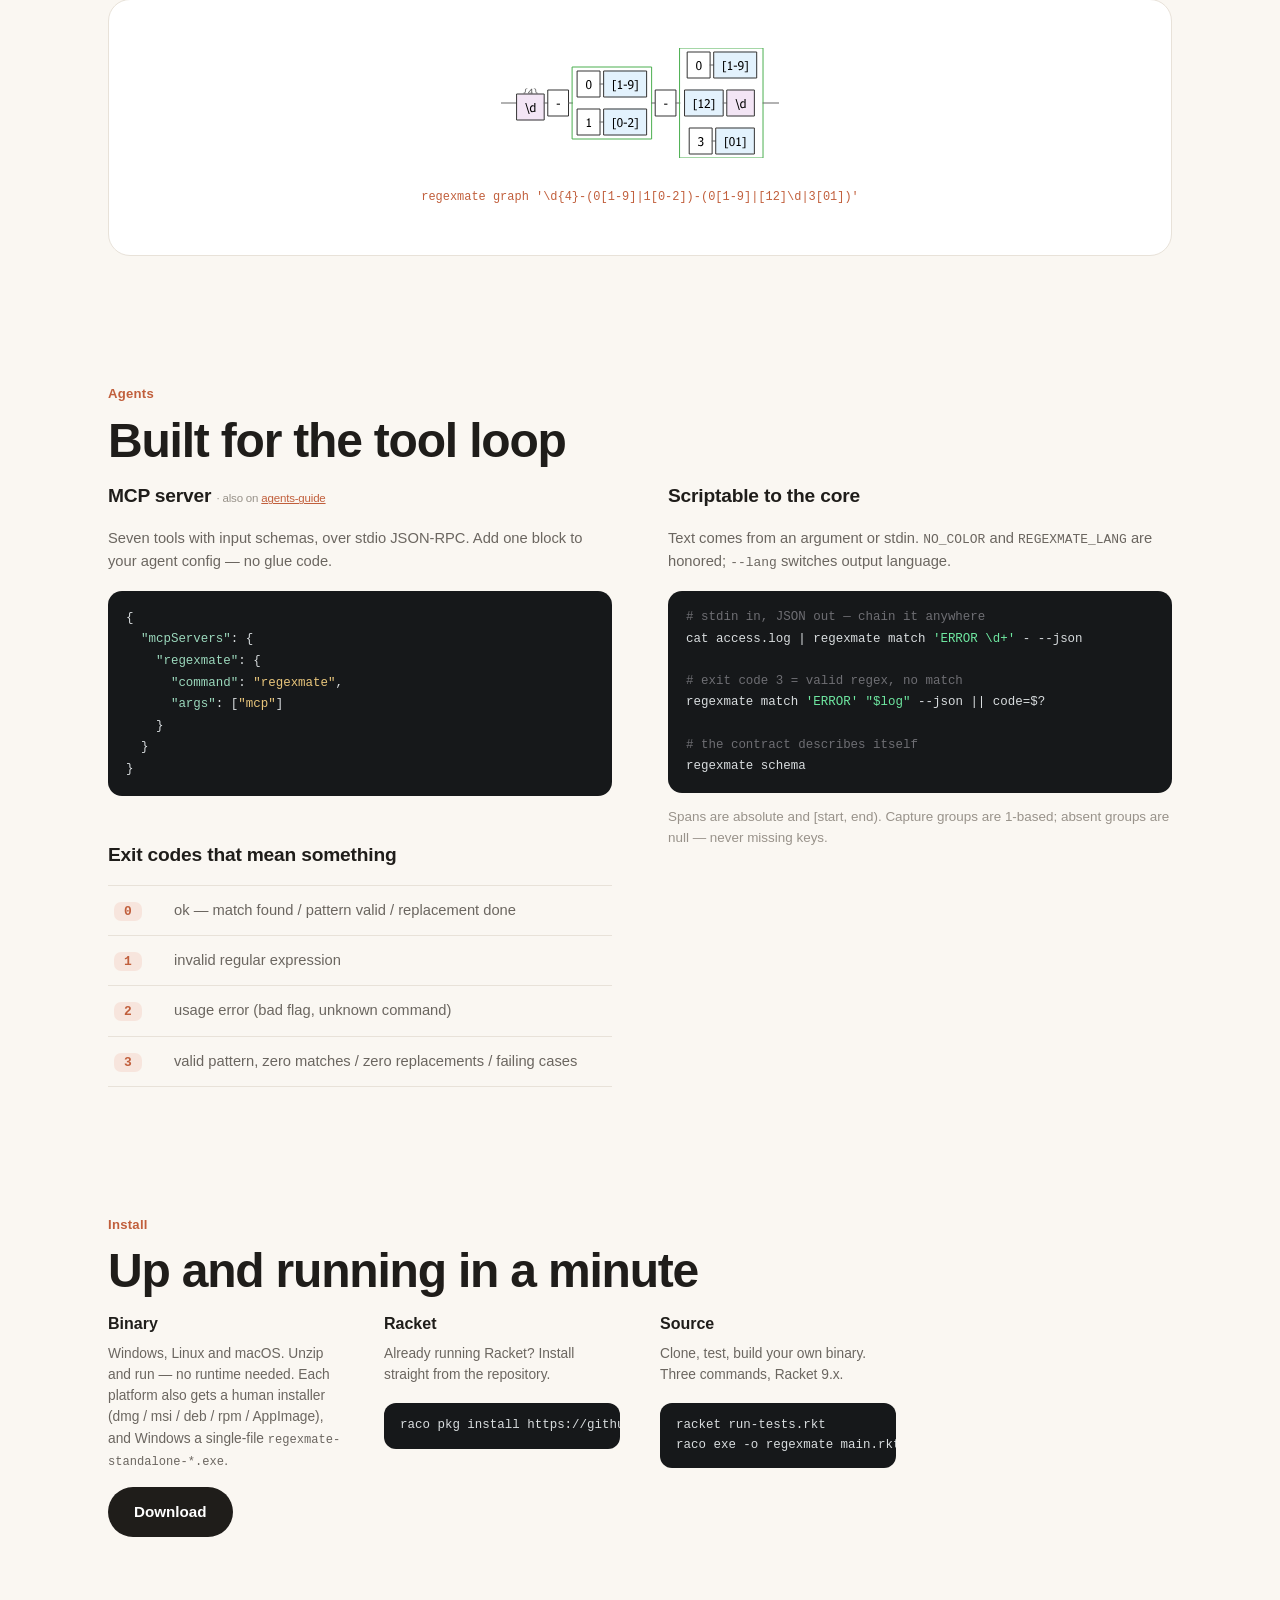
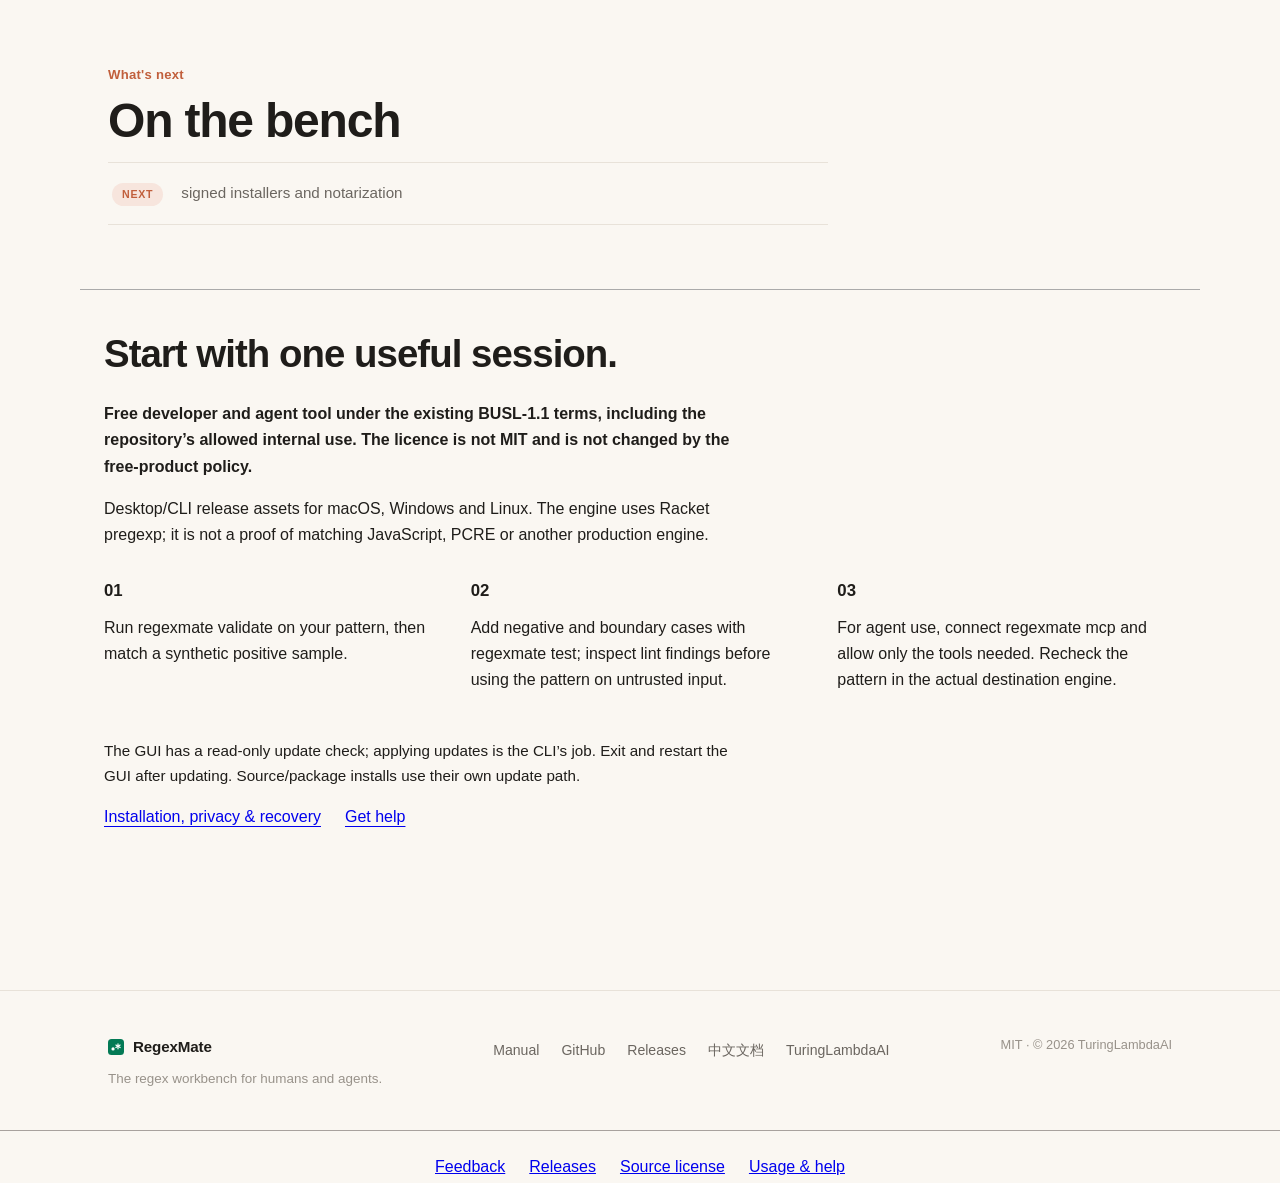
==== commit 6b15629e: "docs: complete bilingual product onboarding and customer help Align homepage, README and manuals on " ====
--- a/docs/index.html
+++ b/docs/index.html
@@ -35,6 +35,13 @@
   #product-support a:focus-visible { outline:2px solid currentColor; outline-offset:4px; }
   html:lang(en) #product-support .support-zh, html:lang(zh) #product-support .support-en { display:none; }
 </style>
+<style id="product-start-style">
+.product-availability{font-size:.95rem;line-height:1.65;max-width:72ch;margin:18px 0;opacity:.85} .hero .product-availability{margin-left:auto;margin-right:auto}
+.product-start{max-width:1120px;margin:64px auto;padding:32px 24px;border-top:1px solid var(--border,#aaa);font:inherit;line-height:1.65}
+.product-start h2{font-size:clamp(1.7rem,3vw,2.4rem);letter-spacing:-.025em;margin:0 0 16px}.product-start h3{font-size:1.05rem;margin:0 0 10px}.product-start p{margin:0 0 16px;max-width:74ch}.product-start-grid{display:grid;grid-template-columns:repeat(3,minmax(0,1fr));gap:28px;margin:28px 0}.product-start a{text-decoration:underline;text-underline-offset:4px;overflow-wrap:anywhere}.product-start a:focus-visible{outline:2px solid currentColor;outline-offset:5px}.product-start .start-links{display:flex;gap:16px 24px;flex-wrap:wrap}.product-start .start-status{font-weight:600}.product-start .start-limits{font-size:.95em}
+html:lang(en) .reader-zh,html:lang(zh) .reader-en{display:none!important}@media(max-width:700px){.product-start{margin:40px auto;padding:24px 20px}.product-start-grid{grid-template-columns:1fr;gap:18px}}
+</style>
+<style>.lang-menu li.lang-choice{padding:0}.lang-menu .lang-choice button{display:block;width:100%;padding:8px 12px;border:0;background:transparent;color:inherit;font:inherit;text-align:left;cursor:pointer}.lang-menu .lang-choice button:focus-visible{outline:2px solid currentColor;outline-offset:-2px;border-radius:4px}</style>
 </head>
 <body>
 
@@ -64,8 +71,8 @@
                         <span id="current-lang-label">English</span>
                     </button>
                     <ul class="lang-menu">
-                        <li onclick="setLanguage('en')">English</li>
-                        <li onclick="setLanguage('zh')">简体中文</li>
+                        <li class="lang-choice"><button type="button" onclick="setLanguage('en')">English</button></li>
+                        <li class="lang-choice"><button type="button" onclick="setLanguage('zh')">简体中文</button></li>
                     </ul>
                 </div>
                 <button class="theme-btn" id="theme-btn" type="button" aria-label="Toggle theme">◐</button>
@@ -81,6 +88,7 @@
                 <span class="pill">MIT</span>
             </div>
             <h1 class="hero-title reveal" data-i18n="hero.title">正则表达式，一眼看懂。</h1>
+<p class="reader-en product-availability" lang="en">Development preview. Free developer and agent tool under the existing BUSL-1.1 terms, including the repository’s allowed internal use. The licence is not MIT and is not changed by the free-product policy.</p><p class="reader-zh product-availability" lang="zh">开发预览。按现行 BUSL-1.1 条款提供的免费开发者与 agent 工具，包含仓库许可的内部使用。许可证不是 MIT，免费定位不改变许可条款。</p>
             <p class="hero-sub reveal" data-i18n="hero.sub">
                 一条安静的 CLI 包办所有正则工作——校验、匹配、解释、替换、绘图、测试、风险分析。对 agent 说 JSON，对你说人话，还会自己更新。
             </p>
@@ -320,7 +328,10 @@
     </section>
 
     <!-- Footer -->
-    <footer class="footer">
+    <section id="start-here" class="product-start" aria-label="Get started / 开始使用">
+<h2 class="reader-en " lang="en">Start with one useful session.</h2><h2 class="reader-zh " lang="zh">从一次有效使用开始。</h2><p class="reader-en start-status" lang="en">Free developer and agent tool under the existing BUSL-1.1 terms, including the repository’s allowed internal use. The licence is not MIT and is not changed by the free-product policy.</p><p class="reader-zh start-status" lang="zh">按现行 BUSL-1.1 条款提供的免费开发者与 agent 工具，包含仓库许可的内部使用。许可证不是 MIT，免费定位不改变许可条款。</p><p class="reader-en " lang="en">Desktop/CLI release assets for macOS, Windows and Linux. The engine uses Racket pregexp; it is not a proof of matching JavaScript, PCRE or another production engine.</p><p class="reader-zh " lang="zh">提供 macOS、Windows、Linux 桌面与 CLI 发布附件。引擎使用 Racket pregexp，不能据此认定 JavaScript、PCRE 或其他生产引擎语义相同。</p><div class="product-start-grid"><article><h3 class="reader-en " lang="en">01</h3><h3 class="reader-zh " lang="zh">01</h3><p class="reader-en " lang="en">Run regexmate validate on your pattern, then match a synthetic positive sample.</p><p class="reader-zh " lang="zh">先用 regexmate validate 验证模式，再匹配一条合成正例。</p></article><article><h3 class="reader-en " lang="en">02</h3><h3 class="reader-zh " lang="zh">02</h3><p class="reader-en " lang="en">Add negative and boundary cases with regexmate test; inspect lint findings before using the pattern on untrusted input.</p><p class="reader-zh " lang="zh">用 regexmate test 添加反例与边界样例；将模式用于不可信输入前检查 lint 结果。</p></article><article><h3 class="reader-en " lang="en">03</h3><h3 class="reader-zh " lang="zh">03</h3><p class="reader-en " lang="en">For agent use, connect regexmate mcp and allow only the tools needed. Recheck the pattern in the actual destination engine.</p><p class="reader-zh " lang="zh">供 agent 使用时连接 regexmate mcp，仅授予需要的工具权限，并在最终目标引擎复核模式。</p></article></div><p class="reader-en start-limits" lang="en">The GUI has a read-only update check; applying updates is the CLI’s job. Exit and restart the GUI after updating. Source/package installs use their own update path.</p><p class="reader-zh start-limits" lang="zh">GUI 只读检查更新，实际安装由 CLI 执行。更新后退出并重启 GUI；源码或包安装使用对应更新方式。</p><div class="start-links"><a class="reader-en" lang="en" href="https://github.com/turinglambdaai/regexmate/blob/main/docs/USER-GUIDE.md">Installation, privacy &amp; recovery</a><a class="reader-zh" lang="zh" href="https://github.com/turinglambdaai/regexmate/blob/main/docs/USER-GUIDE.zh-CN.md">安装、隐私与恢复</a><a href="https://github.com/turinglambdaai/regexmate/issues"><span class="reader-en " lang="en">Get help</span><span class="reader-zh " lang="zh">反馈与帮助</span></a></div>
+</section>
+<footer class="footer">
         <div class="container footer-inner">
             <div>
                 <div class="brand brand-footer">
@@ -345,7 +356,7 @@
             <p class="footer-copy">MIT · © 2026 TuringLambdaAI</p>
         </div>
     </footer>
-<nav id="product-support" aria-label="Support / 支持"><a href="https://github.com/turinglambdaai/regexmate/issues"><span class="support-zh">反馈</span><span class="support-en" lang="en">Feedback</span></a> <a href="https://github.com/turinglambdaai/regexmate/releases"><span class="support-zh">发布与更新</span><span class="support-en" lang="en">Releases</span></a> <a href="https://github.com/turinglambdaai/regexmate/blob/main/LICENSE"><span class="support-zh">源码许可</span><span class="support-en" lang="en">Source license</span></a> <a href="https://github.com/turinglambdaai/regexmate/blob/main/PRICING.md"><span class="support-zh">产品与收费方案</span><span class="support-en" lang="en">Product & pricing</span></a></nav>
+<nav id="product-support" aria-label="Support / 支持"><a href="https://github.com/turinglambdaai/regexmate/issues"><span class="support-zh">反馈</span><span class="support-en" lang="en">Feedback</span></a> <a href="https://github.com/turinglambdaai/regexmate/releases"><span class="support-zh">发布与更新</span><span class="support-en" lang="en">Releases</span></a> <a href="https://github.com/turinglambdaai/regexmate/blob/main/LICENSE"><span class="support-zh">源码许可</span><span class="support-en" lang="en">Source license</span></a> <a class="support-zh" href="https://github.com/turinglambdaai/regexmate/blob/main/docs/USER-GUIDE.zh-CN.md">使用与帮助</a> <a class="support-en" lang="en" href="https://github.com/turinglambdaai/regexmate/blob/main/docs/USER-GUIDE.md">Usage & help</a></nav>
 
     <script>
     (function () {
